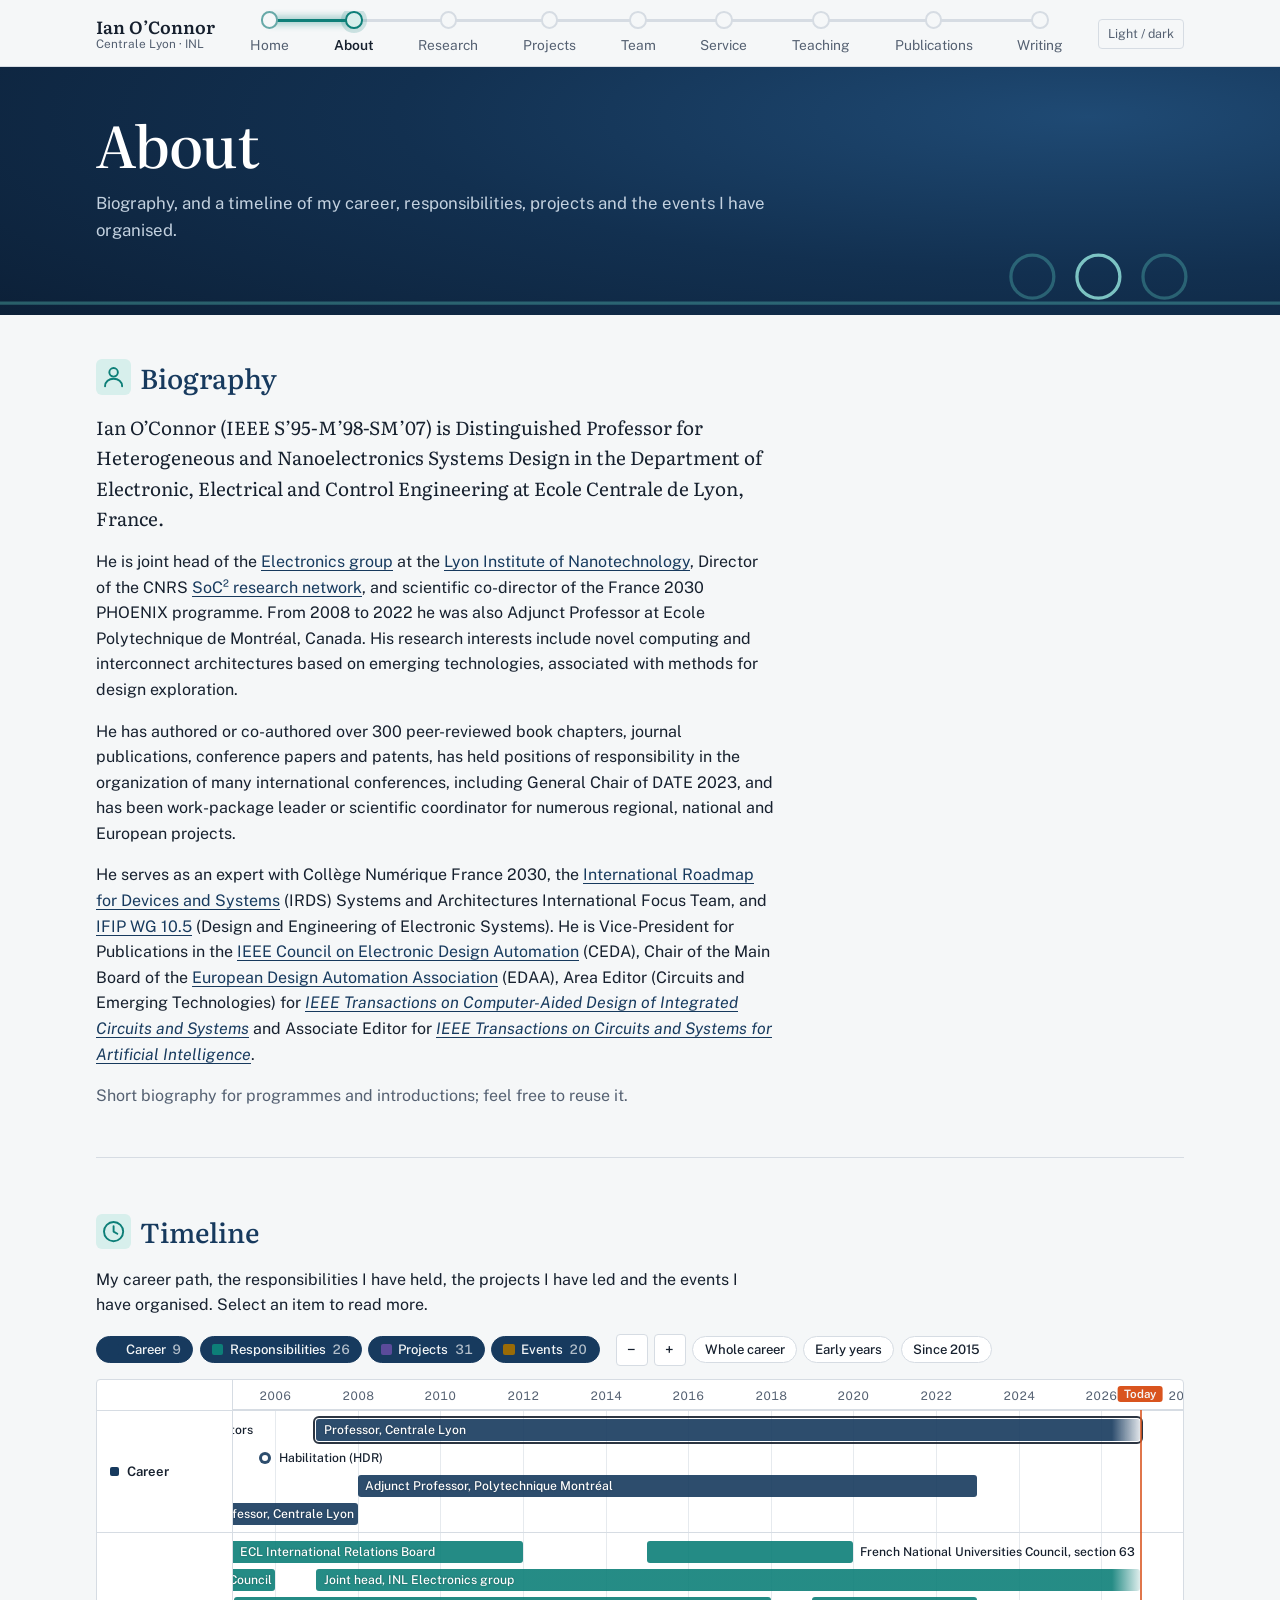
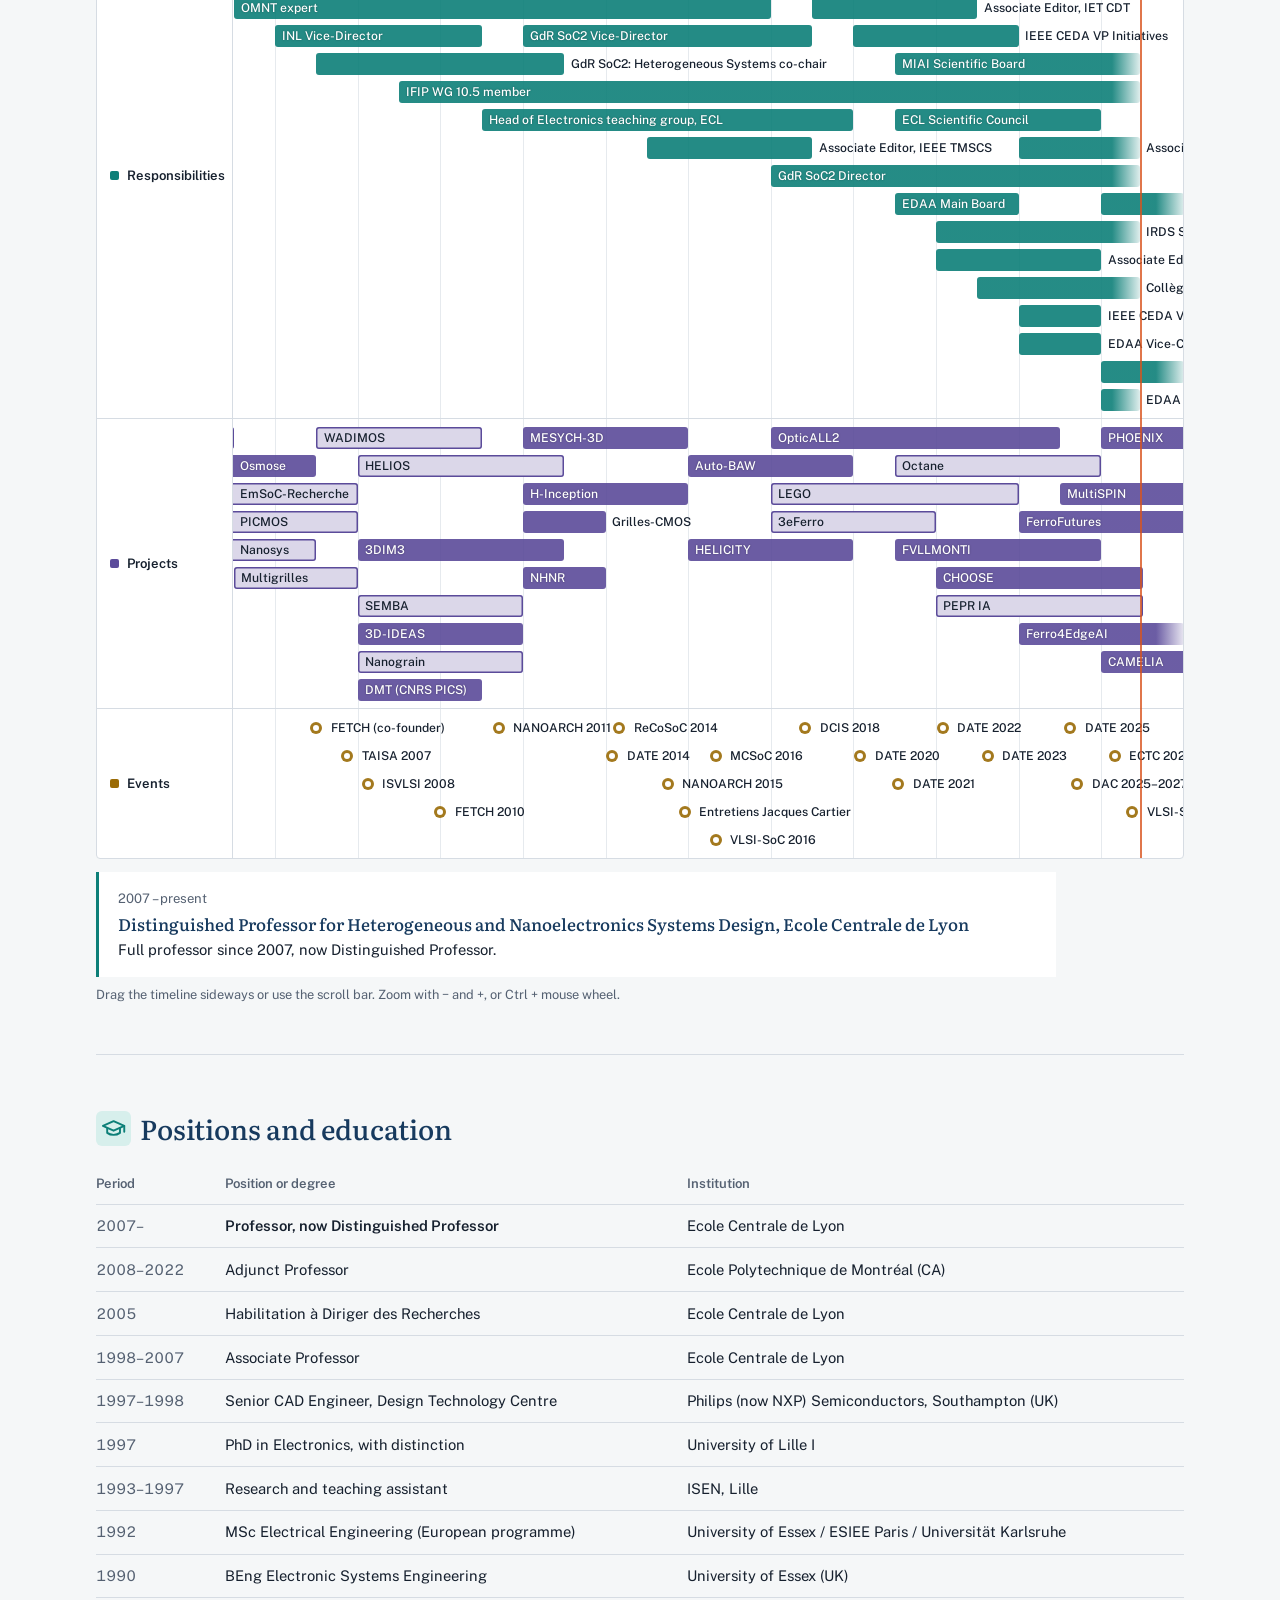
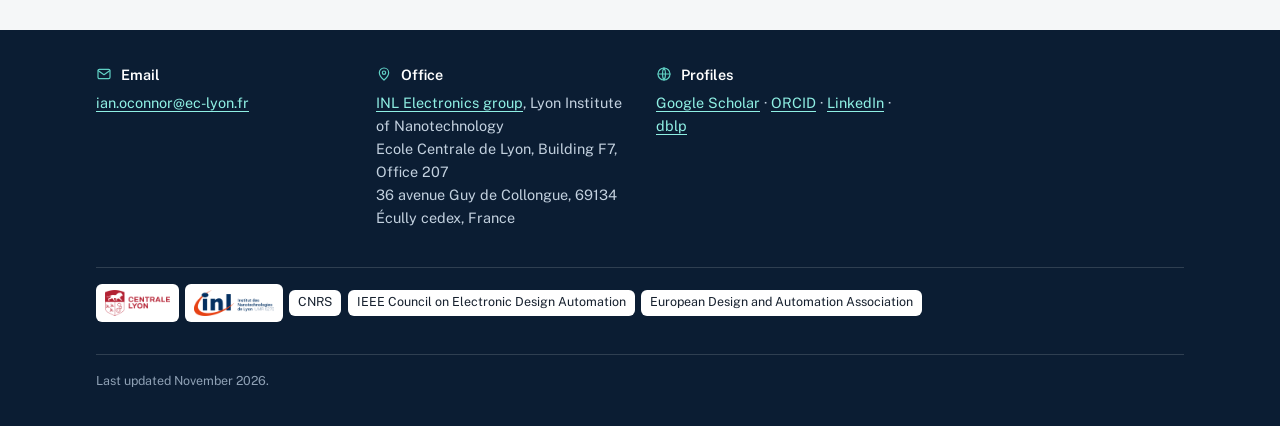
==== about.html @ bbc1f4ab "Add files via upload" ====
<!DOCTYPE html>
<html lang="en">
<head>
<meta charset="utf-8">
<meta name="viewport" content="width=device-width, initial-scale=1, viewport-fit=cover">
<title>Ian O’Connor — About</title>
<meta name="description" content="Biography and career timeline of Ian O’Connor: positions, responsibilities, projects and organised events since 1990.">
<meta property="og:title" content="Ian O’Connor — About">
<meta property="og:description" content="Biography and career timeline of Ian O’Connor: positions, responsibilities, projects and organised events since 1990.">
<link rel="icon" href="data:image/svg+xml,%3Csvg xmlns='http://www.w3.org/2000/svg' viewBox='0 0 32 32'%3E%3Crect width='32' height='32' rx='6' fill='%23173a5e'/%3E%3Ccircle cx='16' cy='13' r='6.5' fill='none' stroke='%237fd8cf' stroke-width='2.4'/%3E%3Cpath d='M3 24h26' stroke='%237fd8cf' stroke-width='2.4'/%3E%3C/svg%3E">
<link rel="preconnect" href="https://fonts.googleapis.com">
<link rel="preconnect" href="https://fonts.gstatic.com" crossorigin>
<link href="https://fonts.googleapis.com/css2?family=Literata:opsz,wght@7..72,400;7..72,500;7..72,600&amp;family=Public+Sans:wght@400;500;600&amp;display=swap" rel="stylesheet">
<link rel="stylesheet" href="assets/style.css?v=202611151808">
</head>
<body>
<a class="skip" href="#main">Skip to content</a>
<header class="top">
  <div class="wrap">
    <a class="brand" href="index.html">Ian O’Connor<small>Centrale Lyon · INL</small></a>
    <nav class="guide" aria-label="Main">
      <span class="bus" aria-hidden="true"></span><span class="pulse" aria-hidden="true"></span>
      <ol><li><a href="index.html"><span class="ring" aria-hidden="true"></span>Home</a></li><li><a href="about.html" aria-current="page"><span class="ring" aria-hidden="true"></span>About</a></li><li><a href="research.html"><span class="ring" aria-hidden="true"></span>Research</a></li><li><a href="projects.html"><span class="ring" aria-hidden="true"></span>Projects</a></li><li><a href="team.html"><span class="ring" aria-hidden="true"></span>Team</a></li><li><a href="service.html"><span class="ring" aria-hidden="true"></span>Service</a></li><li><a href="teaching.html"><span class="ring" aria-hidden="true"></span>Teaching</a></li><li><a href="publications.html"><span class="ring" aria-hidden="true"></span>Publications</a></li><li><a href="writing.html"><span class="ring" aria-hidden="true"></span>Writing</a></li></ol>
    </nav>
    <button type="button" class="themebtn" aria-label="Switch between light and dark colours">Light / dark</button>
  </div>
</header>
<main id="main" class="wrap">

<header class="hero-band pagehead-band"><svg class="hero-guide" viewBox="0 0 1600 300" preserveAspectRatio="xMaxYMax slice" aria-hidden="true">
    <defs><linearGradient id="pulse2" x1="0" x2="1"><stop offset="0" stop-color="#5fd0c4" stop-opacity="0"/><stop offset=".5" stop-color="#9ff5ea" stop-opacity="1"/><stop offset="1" stop-color="#5fd0c4" stop-opacity="0"/></linearGradient>
    <filter id="glow2" x="-50%" y="-200%" width="200%" height="500%"><feGaussianBlur stdDeviation="3"/></filter></defs>
    <path class="g-bus" d="M-400 286 H1620"/>
    <circle class="g-ring" cx="1300" cy="254" r="26"/><circle class="g-ring lit" cx="1380" cy="254" r="26"/><circle class="g-ring" cx="1460" cy="254" r="26"/>
    <rect class="g-pulse" x="-700" y="282" width="300" height="8" rx="4" fill="url(#pulse2)" filter="url(#glow2)"/>
  </svg><div class="pagehead">
  <h1>About</h1>
  <p>Biography, and a timeline of my career, responsibilities, projects and the events I have organised.</p>
</div></header>

<section aria-labelledby="h-bio">
  <h2 id="h-bio" class="ih"><svg class="ic" viewBox="0 0 24 24" fill="none" stroke="currentColor" stroke-width="1.8" stroke-linecap="round" stroke-linejoin="round" aria-hidden="true"><circle cx="12" cy="8" r="4"/><path d="M4 21c0-4.4 3.6-7 8-7s8 2.6 8 7"/></svg>Biography</h2>
  <p class="lede">Ian O’Connor (IEEE S’95-M’98-SM’07) is Distinguished Professor for Heterogeneous and Nanoelectronics Systems Design in the Department of Electronic, Electrical and Control Engineering at Ecole Centrale de Lyon, France.</p>
  <p>He is joint head of the <a href="https://inl.cnrs.fr/en/electronic-group/">Electronics group</a> at the <a href="https://inl.cnrs.fr/en/">Lyon Institute of Nanotechnology</a>, Director of the CNRS <a href="https://gdrsoc2.unistra.fr/">SoC² research network</a>, and scientific co-director of the France 2030 PHOENIX programme. From 2008 to 2022 he was also Adjunct Professor at Ecole Polytechnique de Montréal, Canada. His research interests include novel computing and interconnect architectures based on emerging technologies, associated with methods for design exploration.</p>
  <p>He has authored or co-authored over 300 peer-reviewed book chapters, journal publications, conference papers and patents, has held positions of responsibility in the organization of many international conferences, including General Chair of DATE 2023, and has been work-package leader or scientific coordinator for numerous regional, national and European projects.</p>
  <p>He serves as an expert with Collège Numérique France 2030, the <a href="https://irds.ieee.org/">International Roadmap for Devices and Systems</a> (IRDS) Systems and Architectures International Focus Team, and <a href="https://cisd.di.univr.it/wg10-5/">IFIP WG 10.5</a> (Design and Engineering of Electronic Systems). He is Vice-President for Publications in the <a href="https://ieee-ceda.org/">IEEE Council on Electronic Design Automation</a> (CEDA), Chair of the Main Board of the <a href="https://www.edaa.com/">European Design Automation Association</a> (EDAA), Area Editor (Circuits and Emerging Technologies) for <a href="https://ieee-ceda.org/publication/ieee-transactions-computer-aided-design-integrated-circuits-systems-tcad"><em>IEEE Transactions on Computer-Aided Design of Integrated Circuits and Systems</em></a> and Associate Editor for <a href="https://ieee-cas.org/publication/ieee-transactions-circuits-and-systems-artificial-intelligence"><em>IEEE Transactions on Circuits and Systems for Artificial Intelligence</em></a>.</p>
  <p class="muted">Short biography for programmes and introductions; feel free to reuse it.</p>
</section>

<section aria-labelledby="h-tl">
  <h2 id="h-tl" class="ih"><svg class="ic" viewBox="0 0 24 24" fill="none" stroke="currentColor" stroke-width="1.8" stroke-linecap="round" stroke-linejoin="round" aria-hidden="true"><circle cx="12" cy="12" r="9"/><path d="M12 7v5l3.5 2"/></svg>Timeline</h2>
  <p>My career path, the responsibilities I have held, the projects I have led and the events I have organised. Select an item to read more.</p>
  <div id="tl-career"></div>
</section>

<section aria-labelledby="h-edu">
  <h2 id="h-edu" class="ih"><svg class="ic" viewBox="0 0 24 24" fill="none" stroke="currentColor" stroke-width="1.8" stroke-linecap="round" stroke-linejoin="round" aria-hidden="true"><path d="M2 9.5 12 5l10 4.5L12 14z"/><path d="M6 11.5V16c3.5 2.5 8.5 2.5 12 0v-4.5M22 9.5V15"/></svg>Positions and education</h2>
  <div class="table-wrap"><table>
    <thead><tr><th>Period</th><th>Position or degree</th><th>Institution</th></tr></thead>
    <tbody>
      <tr><td class="when">2007–</td><td><strong>Professor, now Distinguished Professor</strong></td><td>Ecole Centrale de Lyon</td></tr>
      <tr><td class="when">2008–2022</td><td>Adjunct Professor</td><td>Ecole Polytechnique de Montréal (CA)</td></tr>
      <tr><td class="when">2005</td><td>Habilitation à Diriger des Recherches</td><td>Ecole Centrale de Lyon</td></tr>
      <tr><td class="when">1998–2007</td><td>Associate Professor</td><td>Ecole Centrale de Lyon</td></tr>
      <tr><td class="when">1997–1998</td><td>Senior CAD Engineer, Design Technology Centre</td><td>Philips (now NXP) Semiconductors, Southampton (UK)</td></tr>
      <tr><td class="when">1997</td><td>PhD in Electronics, with distinction</td><td>University of Lille I</td></tr>
      <tr><td class="when">1993–1997</td><td>Research and teaching assistant</td><td>ISEN, Lille</td></tr>
      <tr><td class="when">1992</td><td>MSc Electrical Engineering (European programme)</td><td>University of Essex / ESIEE Paris / Universität Karlsruhe</td></tr>
      <tr><td class="when">1990</td><td>BEng Electronic Systems Engineering</td><td>University of Essex (UK)</td></tr>
    </tbody>
  </table></div>
</section>

</main>
<footer class="foot">
  <div class="wrap">
    <div><h2 class="ih"><svg class="ic" viewBox="0 0 24 24" fill="none" stroke="currentColor" stroke-width="1.8" stroke-linecap="round" stroke-linejoin="round" aria-hidden="true"><rect x="3" y="5" width="18" height="14" rx="2"/><path d="m3.5 7 8.5 6 8.5-6"/></svg>Email</h2><p><a class="js-mail" data-show href="index.html">ian [dot] oconnor [at] ec-lyon [dot] fr</a></p></div>
    <div><h2 class="ih"><svg class="ic" viewBox="0 0 24 24" fill="none" stroke="currentColor" stroke-width="1.8" stroke-linecap="round" stroke-linejoin="round" aria-hidden="true"><path d="M12 21s-7-6.2-7-11a7 7 0 0 1 14 0c0 4.8-7 11-7 11z"/><circle cx="12" cy="10" r="2.5"/></svg>Office</h2><address><a href="https://inl.cnrs.fr/en/electronic-group/">INL Electronics group</a>, Lyon Institute of Nanotechnology<br>Ecole Centrale de Lyon, Building F7, Office 207<br>36 avenue Guy de Collongue, 69134 Écully cedex, France</address></div>
    <div><h2 class="ih"><svg class="ic" viewBox="0 0 24 24" fill="none" stroke="currentColor" stroke-width="1.8" stroke-linecap="round" stroke-linejoin="round" aria-hidden="true"><circle cx="12" cy="12" r="9"/><path d="M3 12h18M12 3c3 3.4 3 14.6 0 18M12 3c-3 3.4-3 14.6 0 18"/></svg>Profiles</h2><p><a href="https://scholar.google.fr/citations?user=SDTr6iEAAAAJ&amp;hl=en">Google Scholar</a> · <a href="https://orcid.org/0000-0002-6238-9600">ORCID</a> · <a href="https://www.linkedin.com/in/ian-o-connor-7592153">LinkedIn</a> · <a href="https://dblp.org/search?q=Ian+O%27Connor">dblp</a></p></div>
    <div class="footlogos"><div class="logos small"><a href="https://www.ec-lyon.fr/en" title="Centrale Lyon"><img src="assets/logos/ecl.png" alt="Centrale Lyon" height="26" style="height:26px;width:auto" loading="lazy" referrerpolicy="no-referrer" onerror="this.style.display='none';this.nextElementSibling.style.display='inline'"><span style="display:none">Centrale Lyon</span></a><a href="https://inl.cnrs.fr/en/" title="Lyon Institute of Nanotechnology (INL)"><img src="assets/logos/inl.png" alt="Lyon Institute of Nanotechnology (INL)" height="26" style="height:26px;width:auto" loading="lazy" referrerpolicy="no-referrer" onerror="this.style.display='none';this.nextElementSibling.style.display='inline'"><span style="display:none">Lyon Institute of Nanotechnology (INL)</span></a><a href="https://www.cnrs.fr/en" title="CNRS"><img src="https://inl.cnrs.fr/wp-content/uploads/2019/02/logo-cnrs.png" alt="CNRS" height="26" style="height:26px;width:auto" loading="lazy" referrerpolicy="no-referrer" onerror="this.style.display='none';this.nextElementSibling.style.display='inline'"><span style="display:none">CNRS</span></a><a href="https://ieee-ceda.org/" title="IEEE Council on Electronic Design Automation"><img src="https://ieee-ceda.org/files/ieeeceda/IEEE%20CEDA%20Logo.png" alt="IEEE Council on Electronic Design Automation" height="26" style="height:26px;width:auto" loading="lazy" referrerpolicy="no-referrer" onerror="this.style.display='none';this.nextElementSibling.style.display='inline'"><span style="display:none">IEEE Council on Electronic Design Automation</span></a><a href="https://www.edaa.com/" title="European Design and Automation Association"><img src="https://www.edaa.com/wp-content/uploads/2022/09/logo-edaa.png" alt="European Design and Automation Association" height="26" style="height:26px;width:auto" loading="lazy" referrerpolicy="no-referrer" onerror="this.style.display='none';this.nextElementSibling.style.display='inline'"><span style="display:none">European Design and Automation Association</span></a></div></div>
    <p class="small">Last updated November 2026.</p>
  </div>
</footer>
<script src="assets/site.js?v=202611151808"></script>
<script src="assets/timeline.js?v=202611151808"></script>
<script src="assets/timeline-data.js?v=202611151808"></script>
<script>
IOCTimeline(document.getElementById("tl-career"),{
  lanes:[{id:"career",label:"Career",color:"--lane-career"},{id:"resp",label:"Responsibilities",color:"--lane-resp"},
         {id:"proj",label:"Projects",color:"--lane-proj"},{id:"event",label:"Events",color:"--lane-event"}],
  items:TL_DATA, from:1989, to:2032, view:[2005,2028], mobileView:[2018,2028],
  presets:[["Whole career",1989,2032],["Early years",1989,2008],["Since 2015",2015,2030]],
  select:"Professor, Centrale Lyon"
});
</script>
</body>
</html>
---- assets/style.css ----
/* Ian O'Connor — site styles.
   Colours are defined once here; dark mode overrides them below. */
:root{
  --paper:#f5f7f8;
  --surface:#ffffff;
  --ink:#16202e;
  --muted:#556172;
  --rule:#d6dce3;
  --core:#173a5e;       /* headings, waveguide */
  --light:#0d7f78;      /* the light travelling in the guide */
  --light-soft:#d7efec;
  /* timeline lanes */
  --lane-career:#173a5e;
  --lane-resp:#0d7f78;
  --lane-proj:#5b4b9a;
  --lane-event:#9a6b06;
  --serif:"Literata", Georgia, "Times New Roman", serif;
  --sans:"Public Sans", system-ui, -apple-system, "Segoe UI", Roboto, sans-serif;
  --measure:68ch;
  --wrap:72rem;
  color-scheme:light;
  box-sizing:border-box;
  padding-top:env(safe-area-inset-top,0px);
  padding-bottom:env(safe-area-inset-bottom,0px);
}
@media (prefers-color-scheme:dark){
  :root:not([data-theme="light"]){
    --paper:#0f1620; --surface:#151e2a; --ink:#e6ebf1; --muted:#9aa7b7; --rule:#2a3646;
    --core:#9cc3ea; --light:#5fd0c4; --light-soft:#173b3a;
    --lane-career:#8fb8e3; --lane-resp:#5fd0c4; --lane-proj:#b3a4ee; --lane-event:#e2b54c;
    color-scheme:dark;
  }
}
:root[data-theme="dark"]{
  --paper:#0f1620; --surface:#151e2a; --ink:#e6ebf1; --muted:#9aa7b7; --rule:#2a3646;
  --core:#9cc3ea; --light:#5fd0c4; --light-soft:#173b3a;
  --lane-career:#8fb8e3; --lane-resp:#5fd0c4; --lane-proj:#b3a4ee; --lane-event:#e2b54c;
  color-scheme:dark;
}
*,*::before,*::after{box-sizing:inherit}
html{scroll-behavior:smooth;scroll-padding-top:calc(env(safe-area-inset-top,0px) + 6rem)}
@media (prefers-reduced-motion:reduce){html{scroll-behavior:auto}}
body{margin:0;background:var(--paper);color:var(--ink);font:400 1rem/1.6 var(--sans);-webkit-font-smoothing:antialiased}
a{color:var(--core);text-decoration-thickness:1px;text-underline-offset:.18em}
a:hover{color:var(--light)}
:focus-visible{outline:2px solid var(--light);outline-offset:3px;border-radius:2px}
img{max-width:100%}
.skip{position:absolute;left:-999px;top:0;background:var(--ink);color:var(--paper);padding:.5rem 1rem;z-index:30}
.skip:focus{left:1rem}
.sr{position:absolute!important;width:1px;height:1px;overflow:hidden;clip:rect(0 0 0 0);white-space:nowrap}
.wrap{max-width:var(--wrap);margin:0 auto;padding:0 2rem}

/* ---------- top bar with waveguide menu ---------- */
.top{position:sticky;top:0;z-index:20;background:color-mix(in srgb,var(--paper) 92%,transparent);
  backdrop-filter:blur(8px);-webkit-backdrop-filter:blur(8px);border-bottom:1px solid var(--rule)}
body::before{content:"";position:fixed;inset:0 0 auto;height:env(safe-area-inset-top,0px);z-index:21;background:var(--paper)}
.top .wrap{display:flex;align-items:center;gap:2rem;padding-top:.7rem;padding-bottom:.55rem}
.brand{font:600 1.1rem/1.2 var(--serif);color:var(--ink);text-decoration:none;white-space:nowrap}
.brand small{display:block;font:400 .74rem/1.3 var(--sans);color:var(--muted)}
.guide{flex:1;min-width:0;position:relative}
.guide ol{list-style:none;margin:0;padding:0 0 .1rem;display:flex;justify-content:space-between;gap:.5rem;position:relative;overflow-x:auto;scrollbar-width:none}
.guide ol::-webkit-scrollbar{display:none}
.guide .bus,.guide .pulse{position:absolute;top:.5rem;height:3px;border-radius:2px;pointer-events:none}
.guide .bus{left:0;right:0;background:var(--rule)}
.guide .pulse{left:0;width:0;z-index:1;background:var(--light);box-shadow:0 0 8px var(--light);transition:width .5s ease}
.guide li{flex:none}
.guide li a{display:flex;flex-direction:column;align-items:center;gap:.3rem;color:var(--muted);text-decoration:none;font-size:.86rem;padding:0 .2rem}
.guide .ring{width:1.1rem;height:1.1rem;border-radius:50%;border:2.5px solid var(--rule);background:var(--paper);position:relative;z-index:2;transition:border-color .25s,box-shadow .25s}
.guide li a:hover{color:var(--ink)}
.guide li a:hover .ring{border-color:var(--core)}
.guide li a.passed .ring{border-color:color-mix(in srgb,var(--light) 55%,var(--rule))}
.guide li a[aria-current="page"]{color:var(--ink);font-weight:600}
.guide li a[aria-current="page"] .ring{border-color:var(--light);background:var(--light-soft);box-shadow:0 0 0 4px color-mix(in srgb,var(--light) 18%,transparent)}
.themebtn{font:inherit;font-size:.78rem;color:var(--muted);background:none;border:1px solid var(--rule);border-radius:4px;padding:.25rem .55rem;cursor:pointer;white-space:nowrap}
.themebtn:hover{color:var(--ink);border-color:var(--muted)}
@media (prefers-reduced-motion:reduce){.guide .pulse,.guide .ring{transition:none}}

/* ---------- type ---------- */
h1,h2,h3{font-family:var(--serif);font-weight:500;color:var(--core);line-height:1.2;margin:0}
h1{font-size:clamp(2.3rem,4.6vw,3.6rem);letter-spacing:-.015em;color:var(--ink)}
h2{font-size:1.7rem;margin-bottom:1.1rem}
h3{font-size:1.18rem;margin-bottom:.45rem}
p{margin:0 0 1rem;max-width:var(--measure)}
.lede{font:400 1.18rem/1.6 var(--serif);color:var(--ink);max-width:62ch}
.muted{color:var(--muted)}
main{padding-bottom:4rem}
main section{padding-top:3.5rem}
main section + section{border-top:1px solid var(--rule);margin-top:3rem}
.pagehead{padding-top:3rem}
.pagehead p{color:var(--muted);font-size:1.05rem}
.sub{font:600 1rem/1.3 var(--sans);color:var(--ink);margin:2rem 0 .7rem}

/* ---------- home ---------- */
.hero{padding-top:3rem;display:grid;grid-template-columns:minmax(0,1fr) 11.5rem;gap:2.5rem;align-items:start}
.hero .role{font:400 1.25rem/1.45 var(--serif);color:var(--core);margin:.9rem 0 1.1rem;max-width:34ch}
.hero .aff{color:var(--muted)}
.hero .aff a{color:var(--muted)}
.portrait{width:11.5rem;aspect-ratio:1/1;border-radius:3px;overflow:hidden;background:var(--core);position:relative;margin-top:.4rem}
.portrait img{width:100%;height:100%;object-fit:cover;display:block;position:relative}
.portrait .initials{position:absolute;inset:0;display:grid;place-items:center;font:500 3rem var(--serif);color:var(--paper);letter-spacing:.04em}
.links{display:flex;flex-wrap:wrap;gap:.5rem .6rem;margin:0;padding:0;list-style:none}
.links a{display:inline-block;padding:.38rem .8rem;border:1px solid var(--rule);border-radius:999px;font-size:.88rem;text-decoration:none;color:var(--ink);background:var(--surface)}
.links a:hover{border-color:var(--light);color:var(--light)}
.links a.primary{background:var(--core);border-color:var(--core);color:var(--paper)}
.links a.primary:hover{background:var(--light);border-color:var(--light)}

.themes3{display:grid;grid-template-columns:repeat(3,minmax(0,1fr));gap:2.2rem}
.themes3 article{border-top:3px solid var(--core);padding-top:1rem}
.themes3 svg{width:2.6rem;height:2.6rem;color:var(--core);margin-bottom:.4rem}
.themes3 .hot,.theme svg .hot{color:var(--light)}
.themes3 p{font-size:.95rem}

.twocol{display:grid;grid-template-columns:minmax(0,1.35fr) minmax(0,1fr);gap:3rem}

/* ---------- citations ---------- */
.metrics{border-collapse:collapse;font-size:.92rem;margin:0 0 1rem;min-width:0;width:auto}
.metrics th,.metrics td{padding:.4rem 1.4rem .4rem 0;border-bottom:1px solid var(--rule);text-align:left}
.metrics td{font-variant-numeric:tabular-nums}
.metrics th{color:var(--muted);font-weight:500}
.citechart svg{width:100%;height:auto;display:block}
.citechart .bar{fill:var(--core)}
.citechart .bar:hover{fill:var(--light)}
.citechart .bar.part{fill:color-mix(in srgb,var(--core) 45%,var(--paper))}
.citechart .axis{fill:var(--muted);font:11px var(--sans)}
.citechart .grid{stroke:var(--rule)}
.citechart .val{fill:var(--ink);font:600 11px var(--sans)}
.note{font-size:.8rem;color:var(--muted)}

/* ---------- research ---------- */
.theme{display:grid;grid-template-columns:4.2rem minmax(0,1fr);gap:1.4rem;padding-top:3rem}
.theme + .theme{border-top:1px solid var(--rule);margin-top:3rem}
.theme svg{width:4.2rem;height:4.2rem;color:var(--core)}
.tags{display:flex;flex-wrap:wrap;gap:.4rem;margin:.6rem 0 0;padding:0;list-style:none}
.tags li{font-size:.8rem;padding:.15rem .55rem;border-radius:3px;background:var(--light-soft);color:var(--ink)}
ul.hl{margin:.2rem 0 1rem;padding-left:1.1rem;max-width:var(--measure)}
ul.hl li{margin-bottom:.3rem}
.selpubs{list-style:none;padding:0;margin:.4rem 0 0;max-width:78ch}
.selpubs li{padding:.5rem 0;border-bottom:1px solid var(--rule);font-size:.9rem}
.selpubs .ti{font-family:var(--serif);font-size:.98rem}
.selpubs .ve{color:var(--muted);font-style:italic}

/* ---------- tables ---------- */
.table-wrap{overflow-x:auto;-webkit-overflow-scrolling:touch;margin:0 0 1.5rem}
table{border-collapse:collapse;width:100%;font-size:.92rem;min-width:36rem}
th,td{text-align:left;vertical-align:top;padding:.6rem .9rem .6rem 0;border-bottom:1px solid var(--rule)}
th{font-weight:600;color:var(--muted);font-size:.82rem}
td.when{white-space:nowrap;color:var(--muted);font-variant-numeric:tabular-nums}
td strong{font-weight:600}
.badge{display:inline-block;font-size:.72rem;padding:.05rem .45rem;border-radius:3px;background:var(--light-soft);color:var(--ink);margin-left:.3rem;vertical-align:1px}

.roles{display:grid;grid-template-columns:repeat(auto-fit,minmax(17rem,1fr));gap:2rem 2.5rem}
.roles h3{font-family:var(--sans);font-size:.95rem;font-weight:600;color:var(--ink);margin-bottom:.6rem}
.roles ul{list-style:none;padding:0;margin:0;font-size:.93rem}
.roles li{padding:.38rem 0;border-bottom:1px solid var(--rule)}
.y{color:var(--muted);font-variant-numeric:tabular-nums;font-size:.85rem;display:block}

.people{display:grid;grid-template-columns:repeat(auto-fill,minmax(16rem,1fr));gap:1rem 2rem;padding:0;margin:0 0 1.2rem;list-style:none}
.people li{padding:.6rem 0 .6rem .9rem;border-left:2px solid var(--light);font-size:.92rem}
.people b{display:block;font-weight:600}
.people span{color:var(--muted)}
.plain{list-style:none;padding:0;margin:0;columns:2 18rem;column-gap:2.5rem;font-size:.92rem}
.plain li{break-inside:avoid;padding:.3rem 0;border-bottom:1px dotted var(--rule)}
.plain li span{color:var(--muted)}

/* ---------- timeline ---------- */
.tl{margin:1rem 0 0}
.tl-controls{display:flex;flex-wrap:wrap;align-items:center;gap:.5rem 1rem;margin-bottom:.8rem}
.tl-controls .grp{display:flex;flex-wrap:wrap;gap:.4rem;align-items:center}
.chip{font:500 .82rem var(--sans);padding:.32rem .7rem;border-radius:999px;border:1px solid var(--rule);background:var(--surface);color:var(--ink);cursor:pointer;display:inline-flex;align-items:center;gap:.4rem}
.chip[aria-pressed="true"]{background:var(--core);border-color:var(--core);color:var(--paper)}
.chip .sw{width:.7rem;height:.7rem;border-radius:2px;display:inline-block}
.chip .c{opacity:.7;font-variant-numeric:tabular-nums}
.ibtn{font:500 .95rem var(--sans);width:2rem;height:2rem;border-radius:4px;border:1px solid var(--rule);background:var(--surface);color:var(--ink);cursor:pointer}
.ibtn:hover,.chip:hover{border-color:var(--muted)}
.tl-frame{display:grid;grid-template-columns:8.5rem minmax(0,1fr);border:1px solid var(--rule);border-radius:4px;background:var(--surface)}
.tl-labels{border-right:1px solid var(--rule);padding-top:1.9rem}
.tl-labels div{display:flex;align-items:center;padding:0 .8rem;font-size:.82rem;font-weight:600;border-top:1px solid var(--rule);gap:.45rem}
.tl-labels .sw{width:.6rem;height:.6rem;border-radius:2px;flex:none}
.tl-scroll{overflow-x:auto;overflow-y:hidden;cursor:grab;position:relative;-webkit-overflow-scrolling:touch;overscroll-behavior-x:contain}
.tl-scroll.drag{cursor:grabbing}
.tl-track{position:relative}
.tl-axis{position:relative;height:1.9rem;border-bottom:1px solid var(--rule)}
.tl-axis span{position:absolute;top:.45rem;font-size:.74rem;color:var(--muted);transform:translateX(-50%);font-variant-numeric:tabular-nums;white-space:nowrap}
.tl-grid{position:absolute;top:1.9rem;bottom:0;width:1px;background:color-mix(in srgb,var(--rule) 60%,transparent)}
.tl-lane{position:relative;border-top:1px solid var(--rule)}
.tl-lane:first-of-type{border-top:0}
.tl-now{position:absolute;top:0;bottom:0;width:2px;background:var(--light);opacity:.8;z-index:3}
.tl-today{position:absolute;top:.4rem;transform:translateX(-50%);font:600 .72rem var(--sans);color:var(--paper);background:var(--light);padding:.05rem .4rem;border-radius:3px;z-index:2}
.tl-item{position:absolute;height:22px;display:flex;align-items:center;font:500 .76rem/1 var(--sans);color:var(--ink);background:none;border:0;padding:0;cursor:pointer;white-space:nowrap;text-align:left}
.tl-item .b{height:100%;border-radius:3px;flex:none;background:var(--c);opacity:.9}
.tl-item.open .b{background:linear-gradient(90deg,var(--c) calc(100% - 28px),color-mix(in srgb,var(--c) 15%,transparent));}
.tl-item.wp .b{background:color-mix(in srgb,var(--c) 22%,var(--surface));box-shadow:inset 0 0 0 1.5px var(--c);opacity:1}
.tl-item.pt .b{width:12px;height:12px;border-radius:50%;background:var(--surface);box-shadow:inset 0 0 0 3px var(--c);margin:0 2px}
.tl-item .t{padding-left:.4rem;color:var(--ink)}
.tl-item.inside .t{position:absolute;left:0;padding-left:.45rem;color:#fff;text-shadow:0 0 2px rgba(0,0,0,.35)}
:root[data-theme="dark"] .tl-item.inside .t{color:#0f1620;text-shadow:none}
@media (prefers-color-scheme:dark){:root:not([data-theme="light"]) .tl-item.inside .t{color:#0f1620;text-shadow:none}}
.tl-item.wp.inside .t{color:var(--ink);text-shadow:none}
.tl-item:hover .b,.tl-item.sel .b{outline:2px solid var(--ink);outline-offset:1px}
.tl-item:focus-visible{outline:none}
.tl-item:focus-visible .b{outline:2px solid var(--light);outline-offset:2px}
.tl-detail{margin-top:.8rem;padding:1rem 1.2rem;border-left:3px solid var(--light);background:var(--surface);min-height:3.4rem;max-width:60rem}
.tl-detail h3{font-size:1.05rem;margin:0 0 .2rem}
.tl-detail p{margin:0;font-size:.92rem}
.tl-detail .when{font-size:.82rem;color:var(--muted);margin-bottom:.35rem}
.tl-hint{font-size:.8rem;color:var(--muted);margin:.5rem 0 0}

/* ---------- publications ---------- */
.filters{display:flex;flex-wrap:wrap;gap:.45rem;margin:0 0 1rem;padding:0;border:0}
.searchrow{display:flex;gap:.8rem;align-items:center;flex-wrap:wrap;margin-bottom:1.4rem}
.searchrow input{flex:1 1 18rem;font:inherit;padding:.55rem .8rem;border:1px solid var(--rule);border-radius:4px;background:var(--surface);color:var(--ink)}
.searchrow output{font-size:.88rem;color:var(--muted)}
.pubs{list-style:none;margin:0;padding:0}
.yr{font:500 1.05rem var(--serif);color:var(--core);margin:1.8rem 0 .3rem;padding-bottom:.3rem;border-bottom:1px solid var(--rule)}
.pub{padding:.7rem 0;border-bottom:1px solid color-mix(in srgb,var(--rule) 55%,transparent);max-width:78ch}
.pub .ti{font:500 1rem/1.4 var(--serif);color:var(--ink)}
.pub .au{font-size:.88rem;color:var(--muted);margin-top:.15rem}
.pub .au b,.selpubs b{color:var(--ink);font-weight:600}
.pub .ve{font-size:.88rem;font-style:italic;color:var(--muted)}
.pub .meta{display:flex;flex-wrap:wrap;gap:.35rem .8rem;font-size:.8rem;margin-top:.25rem}
.pub .kind{color:var(--muted)}
.award{color:var(--light);font-weight:600}
.more{margin-top:1.4rem;font:500 .92rem var(--sans);padding:.55rem 1.1rem;border:1px solid var(--core);border-radius:4px;background:none;color:var(--core);cursor:pointer}
.more:hover{background:var(--core);color:var(--paper)}
.empty{padding:1.5rem 0;color:var(--muted)}

/* ---------- footer ---------- */
.foot{border-top:1px solid var(--rule);background:var(--surface);margin-top:2rem}
.foot .wrap{display:grid;grid-template-columns:repeat(auto-fit,minmax(14rem,1fr));gap:2rem;padding-top:2.2rem;padding-bottom:2.2rem;font-size:.9rem}
.foot h2{font:600 .9rem var(--sans);color:var(--ink);margin:0 0 .5rem}
.foot address{font-style:normal;color:var(--muted)}
.foot p{margin:0}
.foot .small{grid-column:1/-1;font-size:.78rem;color:var(--muted);border-top:1px solid var(--rule);padding-top:1rem}

/* ---------- responsive ---------- */
@media (max-width:960px){
  .wrap{padding:0 1.25rem}
  .top .wrap{flex-wrap:wrap;gap:.4rem 1rem;padding-top:calc(.55rem);padding-bottom:.45rem}
  .brand small{display:none}
  .themebtn{margin-left:auto}
  .guide{flex-basis:100%;order:3;margin:0 -1.25rem;padding:5px 1.25rem 0;overflow:hidden}
  .guide .bus,.guide .pulse{top:calc(.5rem + 5px)}
  .guide ol{justify-content:flex-start;gap:1.1rem;padding-right:1.25rem}
  .guide .bus{right:auto;width:var(--busw,100%)}
  .hero{grid-template-columns:1fr;gap:1.5rem}
  .portrait{width:8rem;order:-1}
  .themes3,.twocol{grid-template-columns:1fr}
  .theme{grid-template-columns:1fr;gap:.6rem}
  .theme svg{width:3rem;height:3rem}
  .tl-frame{grid-template-columns:5.6rem minmax(0,1fr)}
  .tl-labels div{font-size:.74rem;padding:0 .5rem}
}
@media print{
  .top,.filters,.searchrow,.more,.tl-controls{display:none}
}
.tl-body .tl-grid{top:0}
.pagehead h1{margin-bottom:.9rem}

/* ---------- writing series: a vertical waveguide, one ring per post ---------- */
.series{list-style:none;margin:0;padding:0 0 0 2.4rem;position:relative;max-width:46rem}
.series::before{content:"";position:absolute;left:.62rem;top:.7rem;bottom:.7rem;width:3px;border-radius:2px;
  background:linear-gradient(var(--light),color-mix(in srgb,var(--light) 25%,var(--rule)))}
.series li{position:relative;padding:0 0 2.2rem}
.series .ring{position:absolute;left:-2.4rem;top:.2rem;width:1.3rem;height:1.3rem;border-radius:50%;border:3px solid var(--light);background:var(--paper)}
.series li:last-child .ring{background:var(--light-soft);box-shadow:0 0 0 4px color-mix(in srgb,var(--light) 18%,transparent)}
.series .when{font-size:.84rem;color:var(--muted);margin:0 0 .2rem;font-variant-numeric:tabular-nums}
.series .n{font-weight:600;color:var(--light);margin-right:.4rem}
.series h2{font-size:1.3rem;margin:0 0 .4rem}
.series h2 a{color:var(--core);text-decoration:none}
.series h2 a:hover{color:var(--light);text-decoration:underline}
.series p{margin:0 0 .4rem}
.series .go{font-size:.88rem}

/* ---------- icons ---------- */
.ic{width:1.05em;height:1.05em;flex:none;vertical-align:-.15em}
.ih{display:flex;align-items:center;gap:.55rem}
h2.ih .ic{width:1.6rem;height:1.6rem;padding:.3rem;box-sizing:content-box;border-radius:6px;background:var(--light-soft);color:var(--light)}
h3.ih .ic{width:1.1rem;height:1.1rem;color:var(--light)}
.foot h2.ih .ic{width:1rem;height:1rem;padding:0;background:none;color:var(--light)}
.links a{display:inline-flex;align-items:center;gap:.4rem}
.links a .ic{width:1rem;height:1rem}
.qwrap{position:relative;flex:1 1 18rem;display:flex}
.qwrap .qi{position:absolute;left:.75rem;top:50%;transform:translateY(-50%);width:1.05rem;height:1.05rem;color:var(--muted);pointer-events:none}
.qwrap input{padding-left:2.3rem;width:100%}
.ico{width:.9em;height:.9em;margin-left:.2rem;vertical-align:-.1em}

/* ---------- post images ---------- */
.series{max-width:62rem}
.series li{display:flex;gap:1.6rem;align-items:flex-start}
.series .txt{flex:1;min-width:0}
.shot{flex:none;width:16rem;margin:.2rem 0 0}
.shot img{display:block;width:100%;height:auto;border-radius:6px;border:1px solid var(--rule);background:var(--surface)}
.shot a:hover img{border-color:var(--light)}
.teaser{display:flex;gap:1.2rem;align-items:center}
.teaser .shot{width:9rem}
.teaser p{margin:0}
@media (max-width:700px){
  .series li{flex-direction:column;gap:.6rem}
  .shot{width:100%;max-width:22rem}
  .teaser{flex-direction:column;align-items:flex-start}
}

/* ---------- logos ---------- */
.logos{display:flex;flex-wrap:wrap;gap:.5rem;align-items:center;margin:1.4rem 0 0}
.logos a{display:inline-flex;align-items:center;justify-content:center;padding:.4rem .7rem;background:#fff;border:1px solid var(--rule);border-radius:6px;text-decoration:none;line-height:0}
.logos a:hover{border-color:var(--light)}
.logos img{display:block;max-width:9rem;object-fit:contain}
.logos span{font-size:.78rem;line-height:1.2;color:#16202e}
.logos.small{margin:0;gap:.4rem}
.logos.small a{padding:.3rem .5rem}
.footlogos{grid-column:1/-1;padding-top:.4rem}
section > .logos{margin:-.2rem 0 1.6rem}
.foot .small{max-width:none}

/* ===================== redesign: warm accent ===================== */
:root{--warm:#d9541e;--warm-soft:#fbe9e1}
@media (prefers-color-scheme:dark){:root:not([data-theme="light"]){--warm:#ff8a5b;--warm-soft:#3a2219}}
:root[data-theme="dark"]{--warm:#ff8a5b;--warm-soft:#3a2219}
body{overflow-x:clip}

/* ===================== dark hero band ===================== */
.hero-band{position:relative;margin:0 calc(50% - 50vw);padding:0 calc(50vw - 50%);
  background:radial-gradient(120% 140% at 85% 20%,#1f4a74 0%,#123050 45%,#0b1d33 100%);color:#e9f0f7;overflow:hidden;isolation:isolate}
.hero-band .hero{position:relative;z-index:1;padding:3.4rem 0 4.2rem}
.hero-guide{position:absolute;inset:0;width:100%;height:100%;z-index:0;pointer-events:none}
.g-bus{stroke:#5fd0c4;stroke-opacity:.35;stroke-width:4;fill:none}
.g-bus.thin{stroke-width:3;stroke-opacity:.16}
.g-ring{stroke:#5fd0c4;stroke-opacity:.32;stroke-width:4;fill:none}
.g-ring.lit{stroke:#9ff5ea;stroke-opacity:.75;animation:ringglow 7s ease-in-out infinite}
@keyframes ringglow{0%,30%,100%{stroke-opacity:.32}45%{stroke-opacity:.9}60%{stroke-opacity:.45}}
.g-ring.small{stroke-opacity:.18;stroke-width:3}
.g-pulse{animation:travel 7s linear infinite}
.g-pulse.late{animation-duration:11s;animation-delay:-4s;opacity:.7}
@keyframes travel{from{transform:translateX(0)}to{transform:translateX(2700px)}}
@media (prefers-reduced-motion:reduce){.g-pulse{animation:none;display:none}.g-ring.lit{animation:none}}
.hero-band h1{color:#fff}
.hero-band .role{color:#8ff0e4}
.hero-band .aff,.hero-band .aff a{color:#c3d1df}
.hero-band .aff a:hover{color:#fff}
.hero-band .links a{background:rgba(255,255,255,.06);border-color:rgba(255,255,255,.28);color:#fff}
.hero-band .links a:hover{border-color:#8ff0e4;color:#8ff0e4}
.hero-band .links a.primary{background:#0d7f78;border-color:#0d7f78;color:#fff}
.hero-band .links a.primary:hover{background:#12a196;border-color:#12a196;color:#fff}
.hero-band .portrait{border-radius:50%;box-shadow:0 0 0 4px rgba(95,208,196,.55),0 0 40px rgba(95,208,196,.25)}
.hero-band .logos a{border-color:transparent}
main > .hero-band:first-child{margin-top:0}

/* ===================== news strip ===================== */
.news{padding-top:2.6rem}
.news h2{margin-bottom:.9rem}
.newslist{list-style:none;margin:0;padding:0;display:grid;grid-template-columns:repeat(4,minmax(0,1fr));gap:1rem}
.newslist li{background:var(--surface);border:1px solid var(--rule);border-top:3px solid var(--warm);border-radius:6px;padding:.9rem 1rem}
.newslist time{display:inline-block;font:600 .74rem var(--sans);letter-spacing:.04em;text-transform:uppercase;color:var(--warm);background:var(--warm-soft);padding:.1rem .45rem;border-radius:3px;margin-bottom:.45rem}
.newslist p{margin:0;font-size:.93rem;line-height:1.5}
main section.news + section{margin-top:2.6rem}

/* warm accent in a few places */
.tl-now{background:var(--warm)}
.tl-today{background:var(--warm)}
.award{color:var(--warm)}
.series li:last-child .ring{border-color:var(--warm);background:var(--warm-soft);box-shadow:0 0 0 4px color-mix(in srgb,var(--warm) 18%,transparent)}

@media (max-width:960px){
  .newslist{grid-template-columns:1fr 1fr}
  .hero-band .hero{padding:2.2rem 0 2rem}
}
@media (max-width:600px){ .newslist{grid-template-columns:1fr} }
@media (max-width:760px){ .g-ring{display:none} .hero-band .hero{padding-bottom:3rem} }

/* ===================== redesign: inner pages ===================== */
.pagehead-band .pagehead{position:relative;z-index:1;padding:2.6rem 0 3.4rem}
.pagehead-band h1{color:#fff;margin-bottom:.8rem}
.pagehead-band .pagehead p{color:#c3d1df;max-width:68ch}
.pagehead-band .pagehead a{color:#8ff0e4}
main > .pagehead-band + section{padding-top:2.8rem}
/* research illustrations */
.theme-img{float:right;width:min(20rem,42%);margin:.3rem 0 1rem 1.6rem}
.theme-img img{display:block;width:100%;border-radius:8px;border:1px solid var(--rule)}
.theme-img figcaption{font-size:.74rem;color:var(--muted);margin-top:.35rem}
.theme::after{content:"";display:block;clear:both}
@media (max-width:700px){.theme-img{float:none;width:100%;margin:.4rem 0 1rem}}
/* teaching cards */
.courses{list-style:none;margin:0 0 1rem;padding:0;display:grid;grid-template-columns:repeat(auto-fill,minmax(16rem,1fr));gap:1rem}
.course{background:var(--surface);border:1px solid var(--rule);border-left:3px solid var(--light);border-radius:6px;padding:.9rem 1rem}
.course .lvl{display:inline-block;font:600 .72rem var(--sans);letter-spacing:.04em;text-transform:uppercase;color:var(--light);background:var(--light-soft);padding:.1rem .45rem;border-radius:3px}
.course h3{font-size:1.02rem;margin:.5rem 0 .3rem;color:var(--ink)}
.course p{margin:0;font-size:.86rem;color:var(--muted)}
.course .how b{color:var(--warm);font-weight:600}
/* dark footer, matching the bands */
.foot{background:#0b1d33;border-top:0;color:#c3d1df}
.foot h2{color:#fff}
.foot h2.ih .ic{color:#5fd0c4}
.foot address{color:#c3d1df}
.foot a{color:#8ff0e4}
.foot .small{border-top-color:rgba(255,255,255,.15);color:#8fa1b5}
.foot .logos a{border-color:transparent}
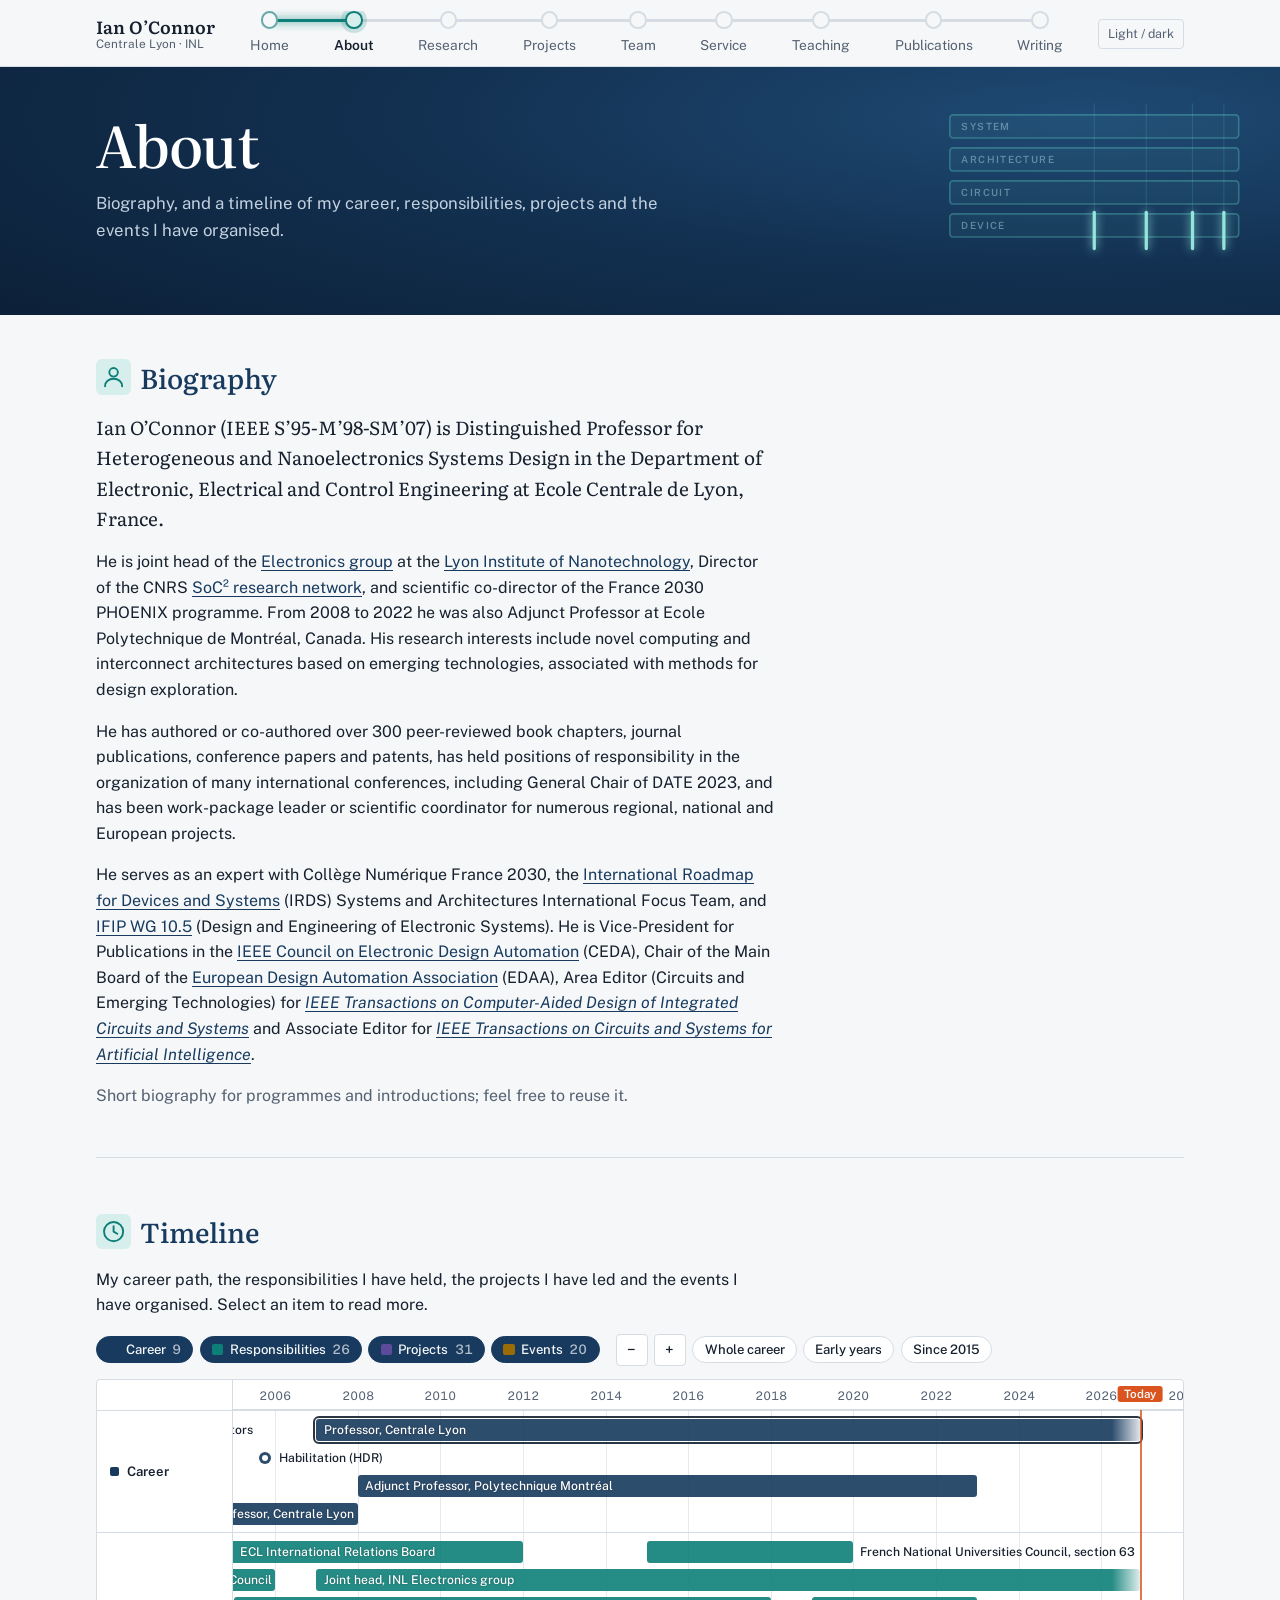
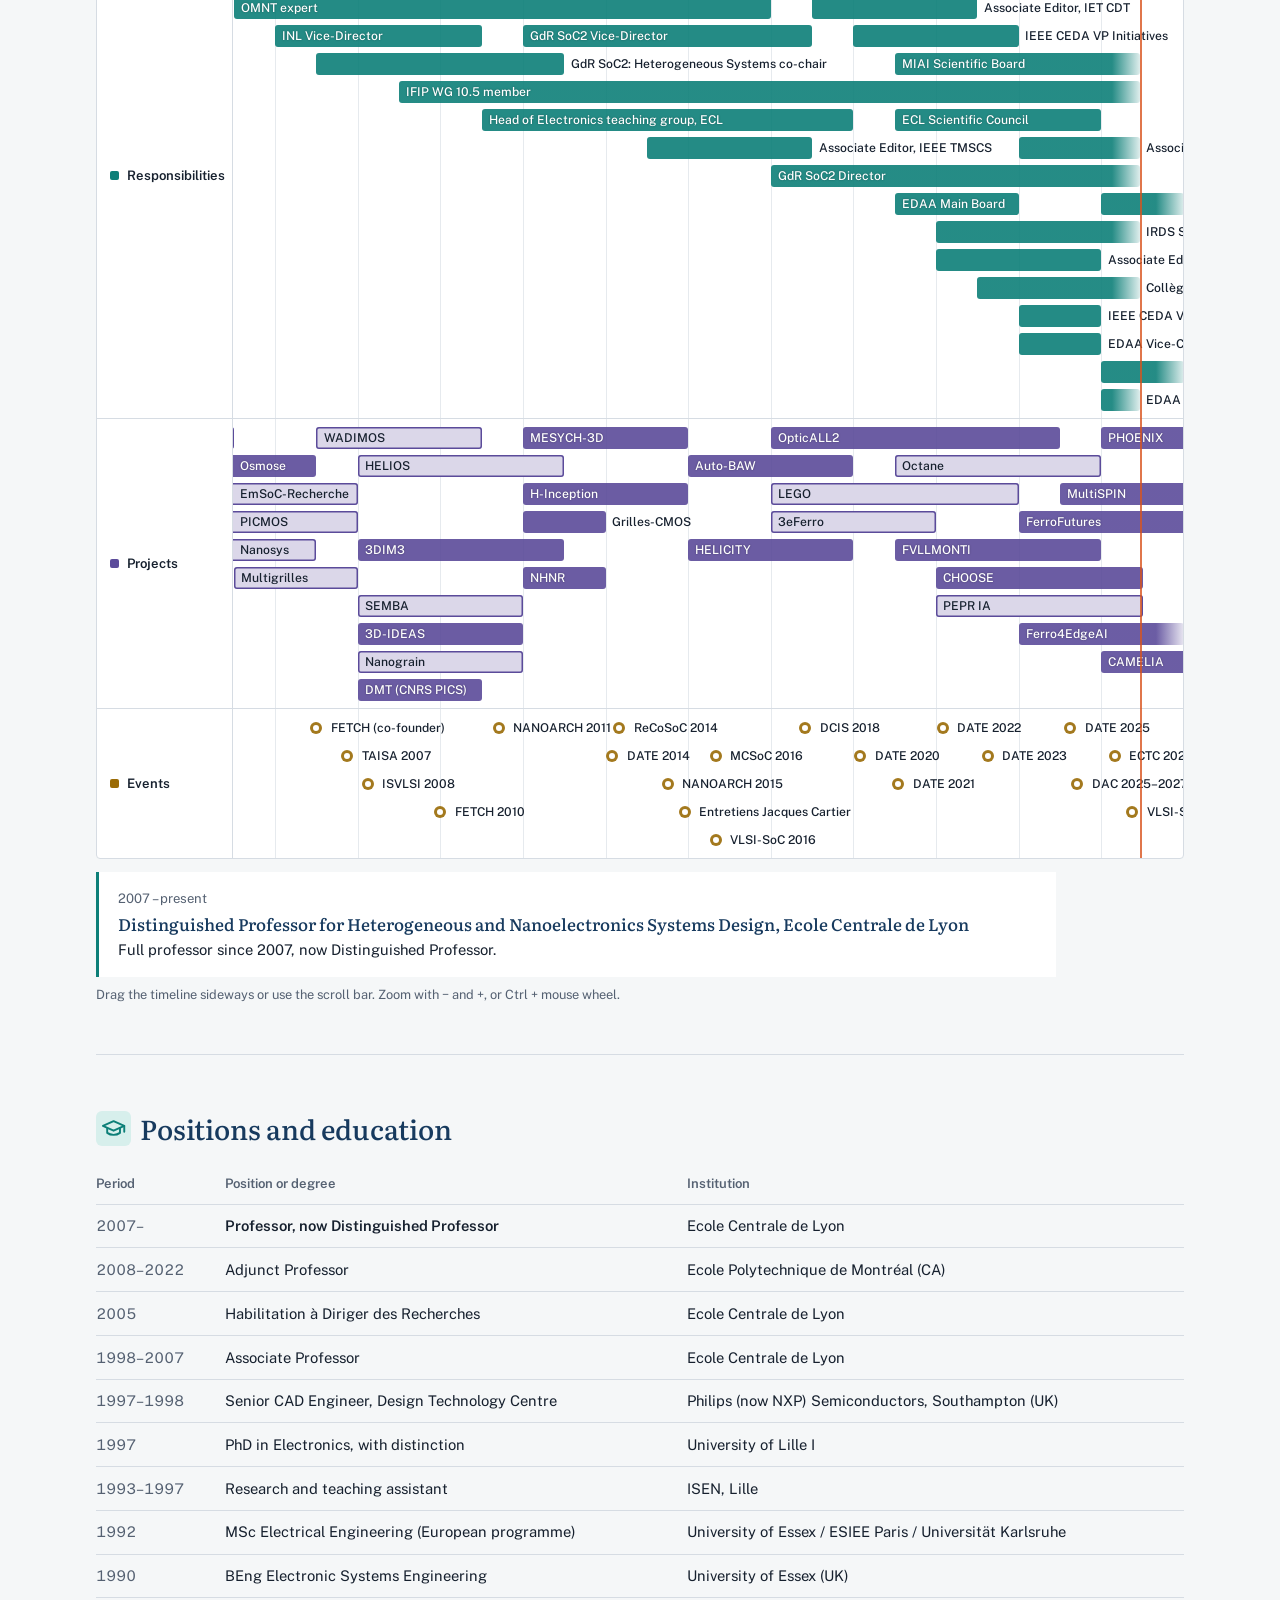
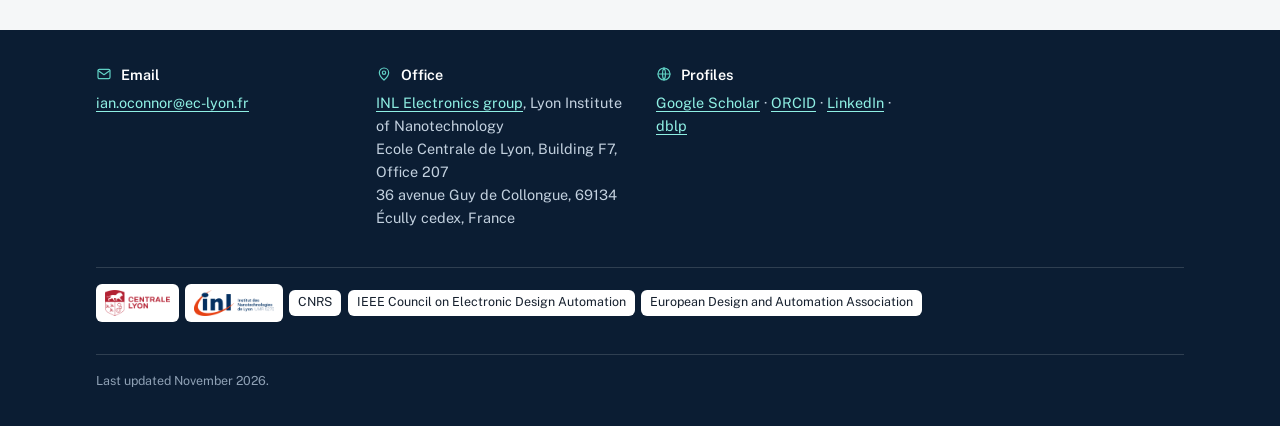
==== commit dc91078b: "Add files via upload" ====
--- a/about.html
+++ b/about.html
@@ -11,7 +11,7 @@
 <link rel="preconnect" href="https://fonts.googleapis.com">
 <link rel="preconnect" href="https://fonts.gstatic.com" crossorigin>
 <link href="https://fonts.googleapis.com/css2?family=Literata:opsz,wght@7..72,400;7..72,500;7..72,600&amp;family=Public+Sans:wght@400;500;600&amp;display=swap" rel="stylesheet">
-<link rel="stylesheet" href="assets/style.css?v=202611151808">
+<link rel="stylesheet" href="assets/style.css?v=202611151820">
 </head>
 <body>
 <a class="skip" href="#main">Skip to content</a>
@@ -27,13 +27,7 @@
 </header>
 <main id="main" class="wrap">
 
-<header class="hero-band pagehead-band"><svg class="hero-guide" viewBox="0 0 1600 300" preserveAspectRatio="xMaxYMax slice" aria-hidden="true">
-    <defs><linearGradient id="pulse2" x1="0" x2="1"><stop offset="0" stop-color="#5fd0c4" stop-opacity="0"/><stop offset=".5" stop-color="#9ff5ea" stop-opacity="1"/><stop offset="1" stop-color="#5fd0c4" stop-opacity="0"/></linearGradient>
-    <filter id="glow2" x="-50%" y="-200%" width="200%" height="500%"><feGaussianBlur stdDeviation="3"/></filter></defs>
-    <path class="g-bus" d="M-400 286 H1620"/>
-    <circle class="g-ring" cx="1300" cy="254" r="26"/><circle class="g-ring lit" cx="1380" cy="254" r="26"/><circle class="g-ring" cx="1460" cy="254" r="26"/>
-    <rect class="g-pulse" x="-700" y="282" width="300" height="8" rx="4" fill="url(#pulse2)" filter="url(#glow2)"/>
-  </svg><div class="pagehead">
+<header class="hero-band pagehead-band"><svg class="hero-guide g-stack" viewBox="0 0 1600 300" preserveAspectRatio="xMaxYMax slice" aria-hidden="true"><g transform="translate(1200,58)"><rect class="lay" x="0" y="0" width="350" height="28" rx="4"/><text class="lbl" x="14" y="18">SYSTEM</text><rect class="lay" x="0" y="40" width="350" height="28" rx="4"/><text class="lbl" x="14" y="58">ARCHITECTURE</text><rect class="lay" x="0" y="80" width="350" height="28" rx="4"/><text class="lbl" x="14" y="98">CIRCUIT</text><rect class="lay" x="0" y="120" width="350" height="28" rx="4"/><text class="lbl" x="14" y="138">DEVICE</text><g class="ln thin"><path d="M175 162V-14"/><path d="M238 162V-14"/><path d="M294 162V-14"/><path d="M332 162V-14"/></g><path class="via d0" d="M175 162V-14"/><path class="via d1" d="M238 162V-14"/><path class="via d2" d="M294 162V-14"/><path class="via d3" d="M332 162V-14"/></g></svg><div class="pagehead">
   <h1>About</h1>
   <p>Biography, and a timeline of my career, responsibilities, projects and the events I have organised.</p>
 </div></header>
@@ -81,9 +75,9 @@
     <p class="small">Last updated November 2026.</p>
   </div>
 </footer>
-<script src="assets/site.js?v=202611151808"></script>
-<script src="assets/timeline.js?v=202611151808"></script>
-<script src="assets/timeline-data.js?v=202611151808"></script>
+<script src="assets/site.js?v=202611151820"></script>
+<script src="assets/timeline.js?v=202611151820"></script>
+<script src="assets/timeline-data.js?v=202611151820"></script>
 <script>
 IOCTimeline(document.getElementById("tl-career"),{
   lanes:[{id:"career",label:"Career",color:"--lane-career"},{id:"resp",label:"Responsibilities",color:"--lane-resp"},
--- a/assets/style.css
+++ b/assets/style.css
@@ -394,3 +394,41 @@
 .foot a{color:#8ff0e4}
 .foot .small{border-top-color:rgba(255,255,255,.15);color:#8fa1b5}
 .foot .logos a{border-color:transparent}
+
+/* ===================== cross-stack motif ===================== */
+.lay{fill:rgba(95,208,196,.05);stroke:#5fd0c4;stroke-opacity:.35;stroke-width:2}
+.lbl{fill:#8fb7c9;font:600 12px var(--sans);letter-spacing:.14em;opacity:.6}
+.ln{fill:none;stroke:#5fd0c4;stroke-opacity:.3;stroke-width:3}
+.ln.thin{stroke-width:1.5;stroke-opacity:.16}
+.via{stroke:#9ff5ea;stroke-width:4;stroke-linecap:round;stroke-dasharray:44 420;filter:drop-shadow(0 0 6px #9ff5ea);animation:up 5s linear infinite;opacity:.9}
+.via.d1{animation-delay:-1.3s}.via.d2{animation-delay:-2.6s}.via.d3{animation-delay:-3.9s}
+@keyframes up{from{stroke-dashoffset:260}to{stroke-dashoffset:-200}}
+/* crossbar */
+.xb{stroke:#5fd0c4;stroke-opacity:.25;stroke-width:2}
+.cell{fill:#5fd0c4;opacity:.15;animation:mvm 4.8s ease-in-out infinite}
+@keyframes mvm{0%,100%{opacity:.12}50%{opacity:.85;fill:#9ff5ea}}
+.col{fill:none;stroke:#ff8a5b;stroke-width:2.5;opacity:0;animation:colsum 4.8s ease-in-out infinite}
+@keyframes colsum{0%,40%,100%{opacity:0}60%{opacity:.8}}
+/* chiplet stack */
+.tile{stroke:#5fd0c4;stroke-opacity:.45;stroke-width:2}
+.t1{fill:rgba(95,208,196,.06)}.t2{fill:rgba(95,208,196,.10)}.t3{fill:rgba(95,208,196,.14)}
+.hot{fill:#ff8a5b;opacity:.05;animation:heat 6s ease-in-out infinite}
+@keyframes heat{0%,100%{opacity:.05}50%{opacity:.35}}
+.tsv{stroke:#9ff5ea;stroke-width:3.5;stroke-linecap:round;stroke-dasharray:34 260;filter:drop-shadow(0 0 5px #9ff5ea);animation:up 3.6s linear infinite}
+@media (prefers-reduced-motion:reduce){.via,.cell,.col,.hot,.tsv{animation:none}.via,.tsv{display:none}}
+/* research theme bands */
+.theme{display:block}
+.theme-band{position:relative;overflow:hidden;border-radius:10px;min-height:9.5rem;margin:0 0 1.4rem;padding:1.6rem 1.6rem;display:flex;align-items:flex-end;
+  background:radial-gradient(120% 160% at 85% 20%,#1f4a74 0%,#123050 45%,#0b1d33 100%)}
+.theme-band h2{position:relative;z-index:1;color:#fff;margin:0;max-width:22ch;font-size:1.6rem}
+.band-art{position:absolute;inset:0;width:100%;height:100%;z-index:0;pointer-events:none}
+.theme + .theme{padding-top:3rem}
+@media (max-width:760px){
+  .g-stack{display:none}
+  .band-art{opacity:.45}
+  .theme-band h2{font-size:1.3rem}
+}
+
+.pagehead-band .pagehead p{max-width:58ch}
+.hero-band .hero > div:first-child{max-width:44rem}
+.theme .band-art{width:100%;height:100%;position:absolute;inset:0}
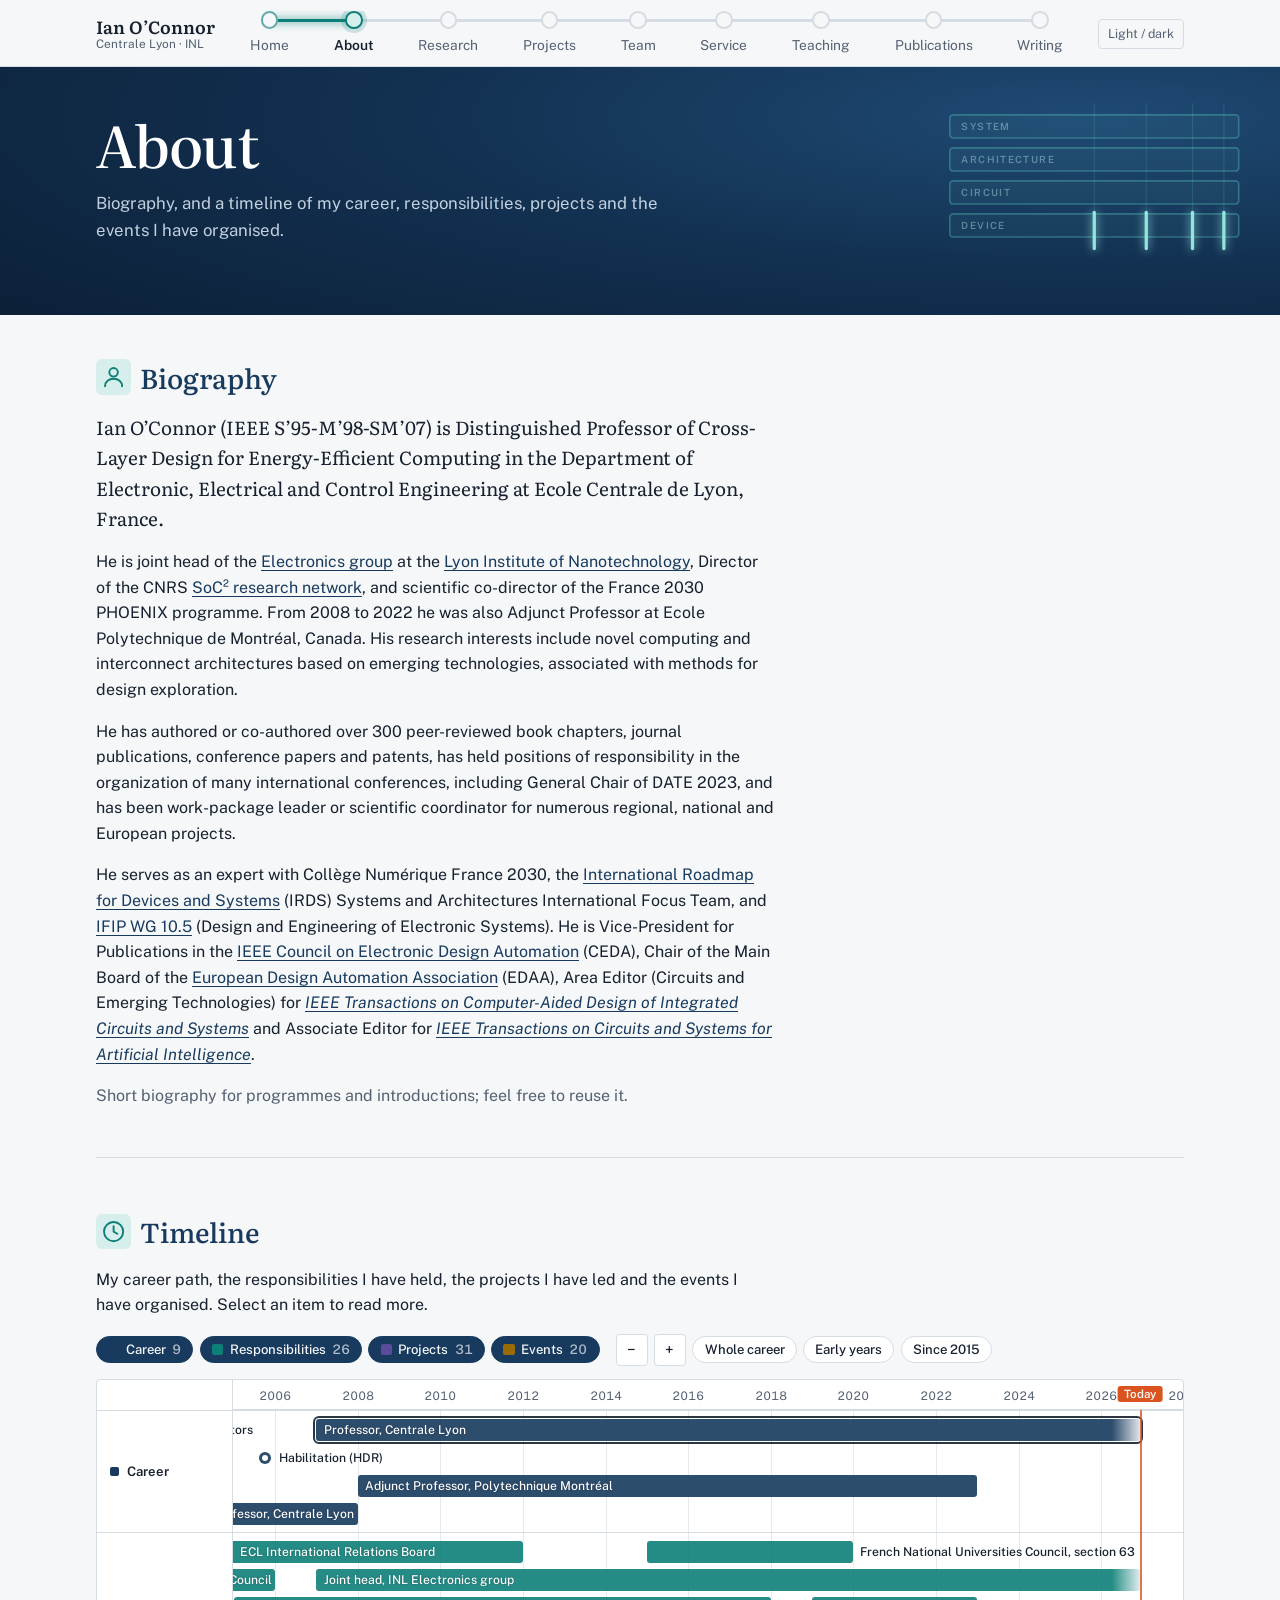
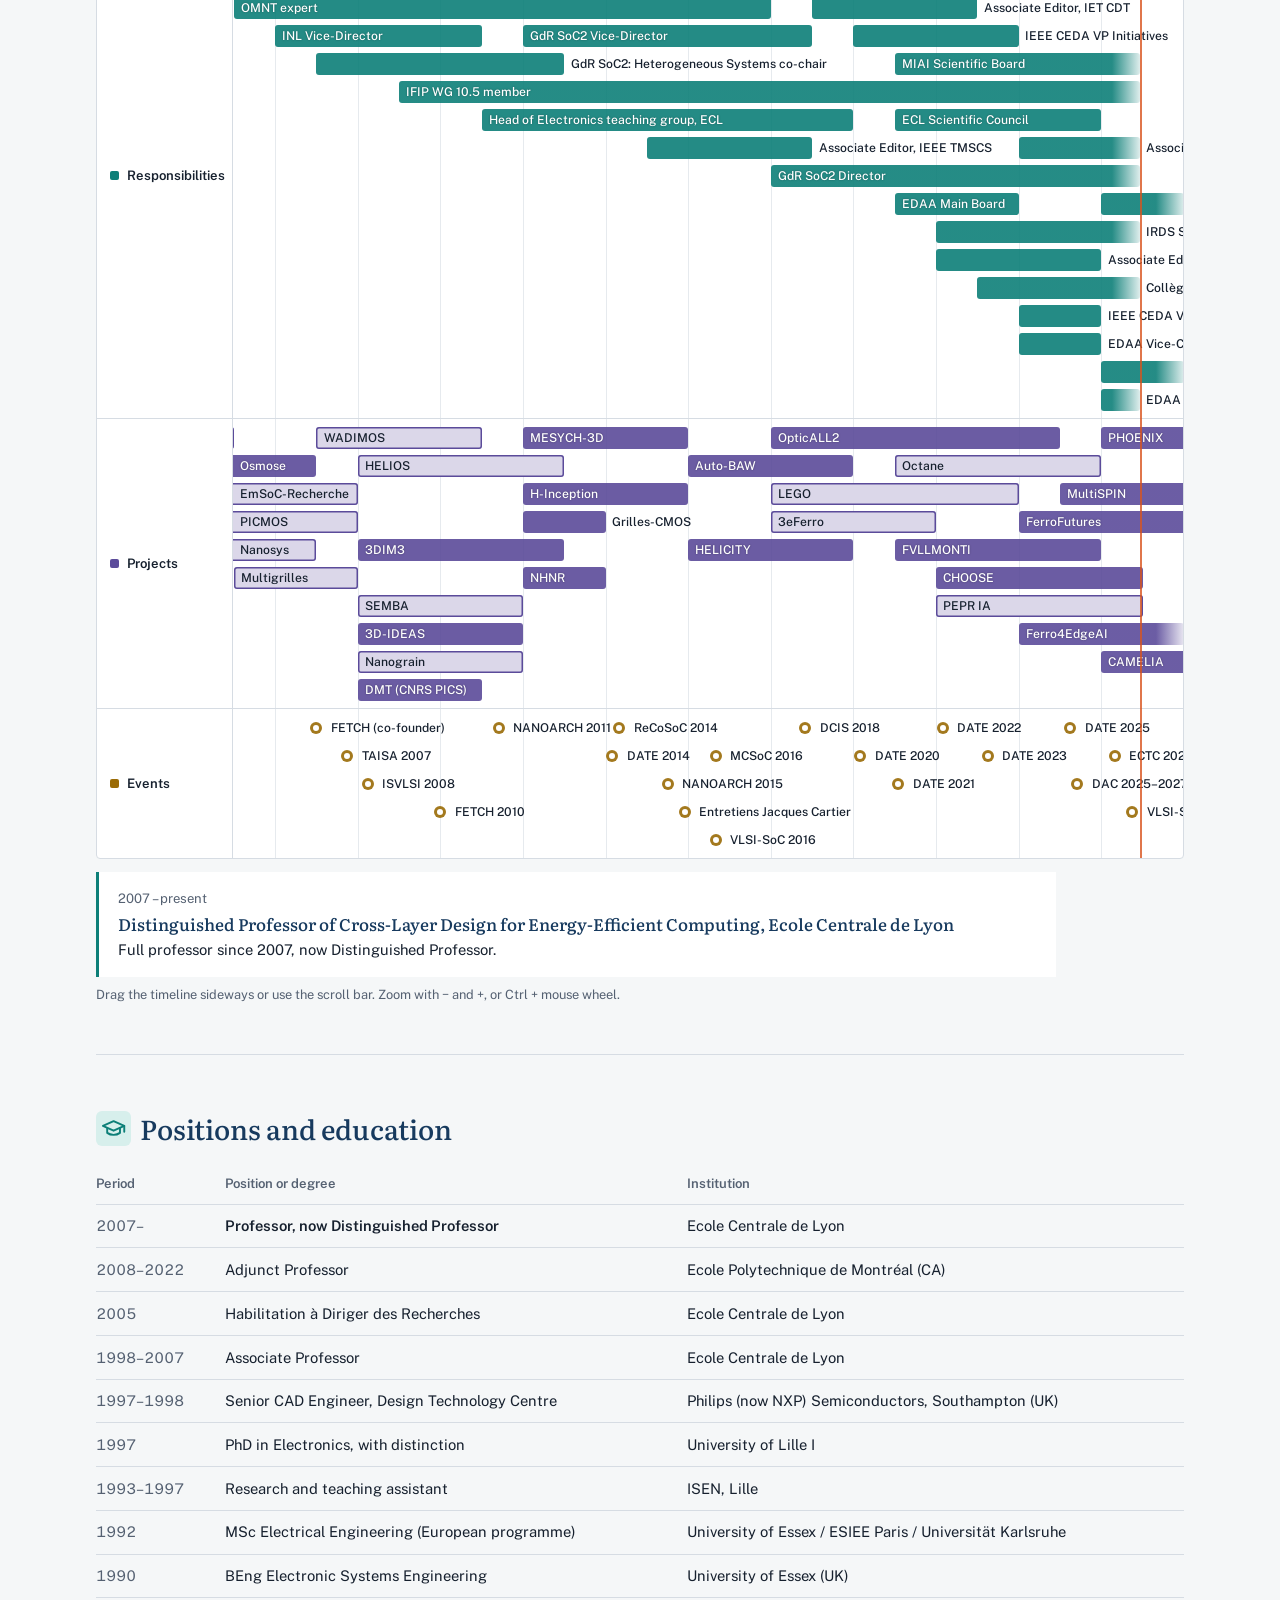
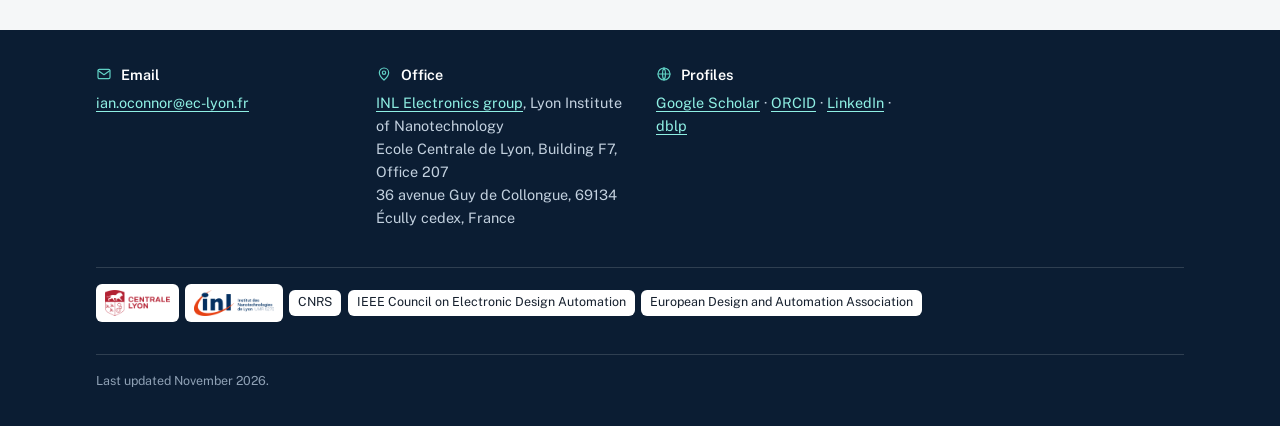
==== commit 9f010fe0: "Add files via upload" ====
--- a/about.html
+++ b/about.html
@@ -11,7 +11,7 @@
 <link rel="preconnect" href="https://fonts.googleapis.com">
 <link rel="preconnect" href="https://fonts.gstatic.com" crossorigin>
 <link href="https://fonts.googleapis.com/css2?family=Literata:opsz,wght@7..72,400;7..72,500;7..72,600&amp;family=Public+Sans:wght@400;500;600&amp;display=swap" rel="stylesheet">
-<link rel="stylesheet" href="assets/style.css?v=202611151820">
+<link rel="stylesheet" href="assets/style.css?v=202611152009">
 </head>
 <body>
 <a class="skip" href="#main">Skip to content</a>
@@ -27,14 +27,14 @@
 </header>
 <main id="main" class="wrap">
 
-<header class="hero-band pagehead-band"><svg class="hero-guide g-stack" viewBox="0 0 1600 300" preserveAspectRatio="xMaxYMax slice" aria-hidden="true"><g transform="translate(1200,58)"><rect class="lay" x="0" y="0" width="350" height="28" rx="4"/><text class="lbl" x="14" y="18">SYSTEM</text><rect class="lay" x="0" y="40" width="350" height="28" rx="4"/><text class="lbl" x="14" y="58">ARCHITECTURE</text><rect class="lay" x="0" y="80" width="350" height="28" rx="4"/><text class="lbl" x="14" y="98">CIRCUIT</text><rect class="lay" x="0" y="120" width="350" height="28" rx="4"/><text class="lbl" x="14" y="138">DEVICE</text><g class="ln thin"><path d="M175 162V-14"/><path d="M238 162V-14"/><path d="M294 162V-14"/><path d="M332 162V-14"/></g><path class="via d0" d="M175 162V-14"/><path class="via d1" d="M238 162V-14"/><path class="via d2" d="M294 162V-14"/><path class="via d3" d="M332 162V-14"/></g></svg><div class="pagehead">
+<header class="hero-band pagehead-band"><svg class="hero-guide g-stack" viewBox="0 0 1600 300" preserveAspectRatio="xMaxYMax slice" aria-hidden="true"><g transform="translate(1200,58)"><rect class="lay" x="0" y="0" width="350" height="28" rx="4"/><text class="lbl" x="14" y="18">SYSTEM</text><rect class="lay" x="0" y="40" width="350" height="28" rx="4"/><text class="lbl" x="14" y="58">ARCHITECTURE</text><rect class="lay" x="0" y="80" width="350" height="28" rx="4"/><text class="lbl" x="14" y="98">CIRCUIT</text><rect class="lay" x="0" y="120" width="350" height="28" rx="4"/><text class="lbl" x="14" y="138">DEVICE</text><g class="ln thin"><path d="M175 162V-14"/><path d="M238 162V-14"/><path d="M294 162V-14"/><path d="M332 162V-14"/></g><path class="via d0" d="M175 162V-14"/><path class="via d1 down" d="M238 162V-14"/><path class="via d2" d="M294 162V-14"/><path class="via d3 down" d="M332 162V-14"/></g></svg><div class="pagehead">
   <h1>About</h1>
   <p>Biography, and a timeline of my career, responsibilities, projects and the events I have organised.</p>
 </div></header>
 
 <section aria-labelledby="h-bio">
   <h2 id="h-bio" class="ih"><svg class="ic" viewBox="0 0 24 24" fill="none" stroke="currentColor" stroke-width="1.8" stroke-linecap="round" stroke-linejoin="round" aria-hidden="true"><circle cx="12" cy="8" r="4"/><path d="M4 21c0-4.4 3.6-7 8-7s8 2.6 8 7"/></svg>Biography</h2>
-  <p class="lede">Ian O’Connor (IEEE S’95-M’98-SM’07) is Distinguished Professor for Heterogeneous and Nanoelectronics Systems Design in the Department of Electronic, Electrical and Control Engineering at Ecole Centrale de Lyon, France.</p>
+  <p class="lede">Ian O’Connor (IEEE S’95-M’98-SM’07) is Distinguished Professor of Cross-Layer Design for Energy-Efficient Computing in the Department of Electronic, Electrical and Control Engineering at Ecole Centrale de Lyon, France.</p>
   <p>He is joint head of the <a href="https://inl.cnrs.fr/en/electronic-group/">Electronics group</a> at the <a href="https://inl.cnrs.fr/en/">Lyon Institute of Nanotechnology</a>, Director of the CNRS <a href="https://gdrsoc2.unistra.fr/">SoC² research network</a>, and scientific co-director of the France 2030 PHOENIX programme. From 2008 to 2022 he was also Adjunct Professor at Ecole Polytechnique de Montréal, Canada. His research interests include novel computing and interconnect architectures based on emerging technologies, associated with methods for design exploration.</p>
   <p>He has authored or co-authored over 300 peer-reviewed book chapters, journal publications, conference papers and patents, has held positions of responsibility in the organization of many international conferences, including General Chair of DATE 2023, and has been work-package leader or scientific coordinator for numerous regional, national and European projects.</p>
   <p>He serves as an expert with Collège Numérique France 2030, the <a href="https://irds.ieee.org/">International Roadmap for Devices and Systems</a> (IRDS) Systems and Architectures International Focus Team, and <a href="https://cisd.di.univr.it/wg10-5/">IFIP WG 10.5</a> (Design and Engineering of Electronic Systems). He is Vice-President for Publications in the <a href="https://ieee-ceda.org/">IEEE Council on Electronic Design Automation</a> (CEDA), Chair of the Main Board of the <a href="https://www.edaa.com/">European Design Automation Association</a> (EDAA), Area Editor (Circuits and Emerging Technologies) for <a href="https://ieee-ceda.org/publication/ieee-transactions-computer-aided-design-integrated-circuits-systems-tcad"><em>IEEE Transactions on Computer-Aided Design of Integrated Circuits and Systems</em></a> and Associate Editor for <a href="https://ieee-cas.org/publication/ieee-transactions-circuits-and-systems-artificial-intelligence"><em>IEEE Transactions on Circuits and Systems for Artificial Intelligence</em></a>.</p>
@@ -75,9 +75,9 @@
     <p class="small">Last updated November 2026.</p>
   </div>
 </footer>
-<script src="assets/site.js?v=202611151820"></script>
-<script src="assets/timeline.js?v=202611151820"></script>
-<script src="assets/timeline-data.js?v=202611151820"></script>
+<script src="assets/site.js?v=202611152009"></script>
+<script src="assets/timeline.js?v=202611152009"></script>
+<script src="assets/timeline-data.js?v=202611152009"></script>
 <script>
 IOCTimeline(document.getElementById("tl-career"),{
   lanes:[{id:"career",label:"Career",color:"--lane-career"},{id:"resp",label:"Responsibilities",color:"--lane-resp"},
--- a/assets/style.css
+++ b/assets/style.css
@@ -432,3 +432,6 @@
 .pagehead-band .pagehead p{max-width:58ch}
 .hero-band .hero > div:first-child{max-width:44rem}
 .theme .band-art{width:100%;height:100%;position:absolute;inset:0}
+/* co-optimization runs both ways: bottom-up and top-down */
+.via.down{animation-name:down}
+@keyframes down{from{stroke-dashoffset:-200}to{stroke-dashoffset:260}}
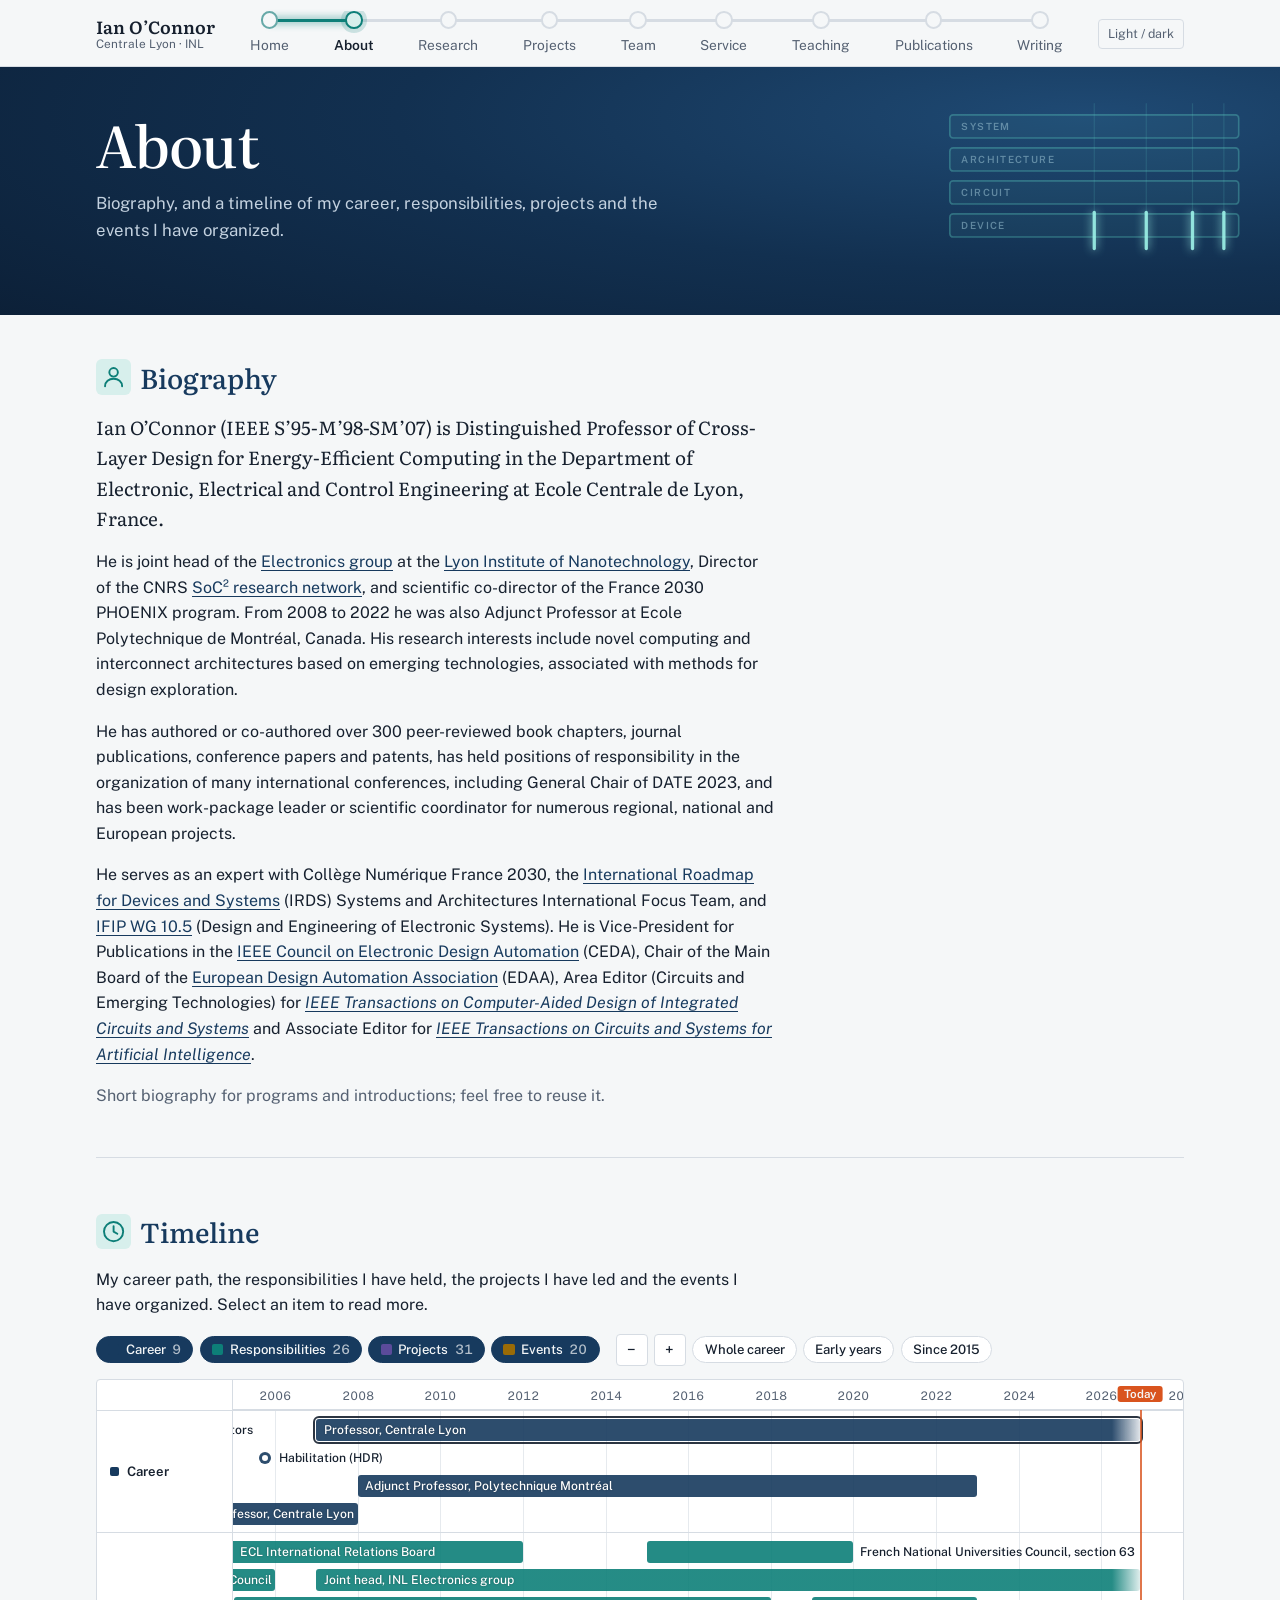
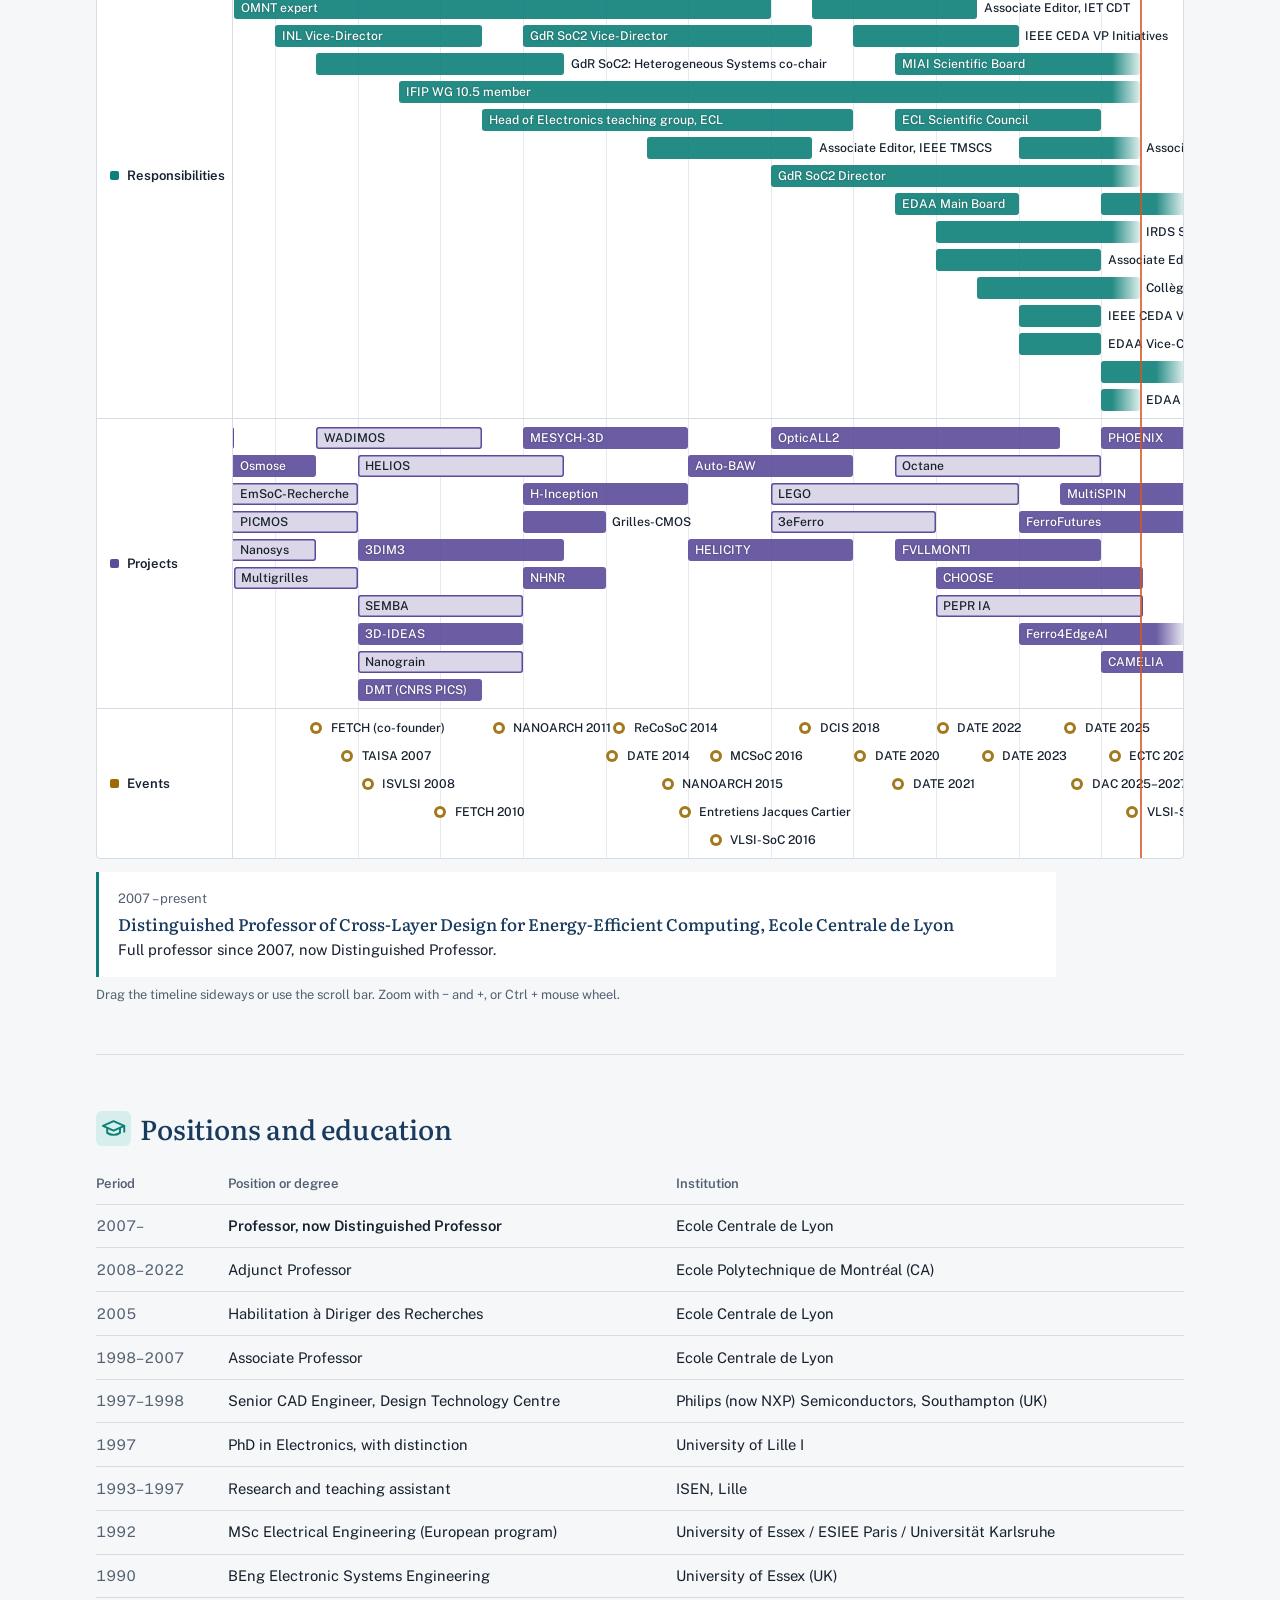
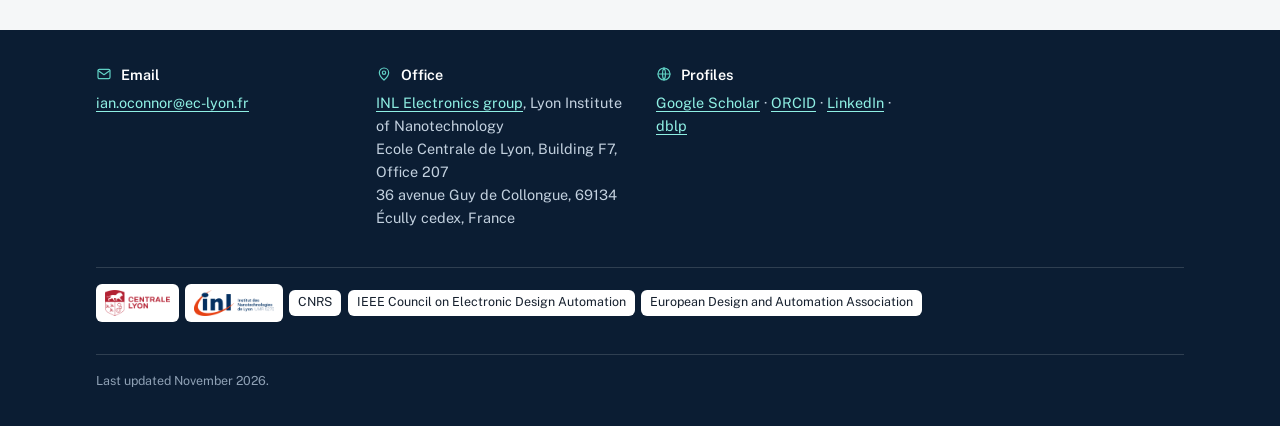
==== commit 26b403c3: "Add files via upload" ====
--- a/about.html
+++ b/about.html
@@ -4,14 +4,23 @@
 <meta charset="utf-8">
 <meta name="viewport" content="width=device-width, initial-scale=1, viewport-fit=cover">
 <title>Ian O’Connor — About</title>
-<meta name="description" content="Biography and career timeline of Ian O’Connor: positions, responsibilities, projects and organised events since 1990.">
+<meta name="description" content="Biography and career timeline of Ian O’Connor: positions, responsibilities, projects and organized events since 1990.">
 <meta property="og:title" content="Ian O’Connor — About">
-<meta property="og:description" content="Biography and career timeline of Ian O’Connor: positions, responsibilities, projects and organised events since 1990.">
-<link rel="icon" href="data:image/svg+xml,%3Csvg xmlns='http://www.w3.org/2000/svg' viewBox='0 0 32 32'%3E%3Crect width='32' height='32' rx='6' fill='%23173a5e'/%3E%3Ccircle cx='16' cy='13' r='6.5' fill='none' stroke='%237fd8cf' stroke-width='2.4'/%3E%3Cpath d='M3 24h26' stroke='%237fd8cf' stroke-width='2.4'/%3E%3C/svg%3E">
+<meta property="og:description" content="Biography and career timeline of Ian O’Connor: positions, responsibilities, projects and organized events since 1990.">
+<link rel="canonical" href="https://ioconnor930.github.io/about.html">
+<meta property="og:url" content="https://ioconnor930.github.io/about.html">
+<meta property="og:image" content="https://ioconnor930.github.io/assets/photo.jpg">
+<meta name="twitter:card" content="summary">
+<meta name="author" content="Ian O’Connor">
+
+
+<link rel="icon" type="image/svg+xml" href="assets/favicon.svg?v=202611160911">
+<link rel="icon" type="image/png" sizes="32x32" href="assets/favicon-32.png?v=202611160911">
+<link rel="apple-touch-icon" href="assets/apple-touch-icon.png?v=202611160911">
 <link rel="preconnect" href="https://fonts.googleapis.com">
 <link rel="preconnect" href="https://fonts.gstatic.com" crossorigin>
 <link href="https://fonts.googleapis.com/css2?family=Literata:opsz,wght@7..72,400;7..72,500;7..72,600&amp;family=Public+Sans:wght@400;500;600&amp;display=swap" rel="stylesheet">
-<link rel="stylesheet" href="assets/style.css?v=202611152009">
+<link rel="stylesheet" href="assets/style.css?v=202611160911">
 </head>
 <body>
 <a class="skip" href="#main">Skip to content</a>
@@ -22,28 +31,28 @@
       <span class="bus" aria-hidden="true"></span><span class="pulse" aria-hidden="true"></span>
       <ol><li><a href="index.html"><span class="ring" aria-hidden="true"></span>Home</a></li><li><a href="about.html" aria-current="page"><span class="ring" aria-hidden="true"></span>About</a></li><li><a href="research.html"><span class="ring" aria-hidden="true"></span>Research</a></li><li><a href="projects.html"><span class="ring" aria-hidden="true"></span>Projects</a></li><li><a href="team.html"><span class="ring" aria-hidden="true"></span>Team</a></li><li><a href="service.html"><span class="ring" aria-hidden="true"></span>Service</a></li><li><a href="teaching.html"><span class="ring" aria-hidden="true"></span>Teaching</a></li><li><a href="publications.html"><span class="ring" aria-hidden="true"></span>Publications</a></li><li><a href="writing.html"><span class="ring" aria-hidden="true"></span>Writing</a></li></ol>
     </nav>
-    <button type="button" class="themebtn" aria-label="Switch between light and dark colours">Light / dark</button>
+    <button type="button" class="themebtn" aria-label="Switch between light and dark colors">Light / dark</button>
   </div>
 </header>
 <main id="main" class="wrap">
 
 <header class="hero-band pagehead-band"><svg class="hero-guide g-stack" viewBox="0 0 1600 300" preserveAspectRatio="xMaxYMax slice" aria-hidden="true"><g transform="translate(1200,58)"><rect class="lay" x="0" y="0" width="350" height="28" rx="4"/><text class="lbl" x="14" y="18">SYSTEM</text><rect class="lay" x="0" y="40" width="350" height="28" rx="4"/><text class="lbl" x="14" y="58">ARCHITECTURE</text><rect class="lay" x="0" y="80" width="350" height="28" rx="4"/><text class="lbl" x="14" y="98">CIRCUIT</text><rect class="lay" x="0" y="120" width="350" height="28" rx="4"/><text class="lbl" x="14" y="138">DEVICE</text><g class="ln thin"><path d="M175 162V-14"/><path d="M238 162V-14"/><path d="M294 162V-14"/><path d="M332 162V-14"/></g><path class="via d0" d="M175 162V-14"/><path class="via d1 down" d="M238 162V-14"/><path class="via d2" d="M294 162V-14"/><path class="via d3 down" d="M332 162V-14"/></g></svg><div class="pagehead">
   <h1>About</h1>
-  <p>Biography, and a timeline of my career, responsibilities, projects and the events I have organised.</p>
+  <p>Biography, and a timeline of my career, responsibilities, projects and the events I have organized.</p>
 </div></header>
 
 <section aria-labelledby="h-bio">
   <h2 id="h-bio" class="ih"><svg class="ic" viewBox="0 0 24 24" fill="none" stroke="currentColor" stroke-width="1.8" stroke-linecap="round" stroke-linejoin="round" aria-hidden="true"><circle cx="12" cy="8" r="4"/><path d="M4 21c0-4.4 3.6-7 8-7s8 2.6 8 7"/></svg>Biography</h2>
   <p class="lede">Ian O’Connor (IEEE S’95-M’98-SM’07) is Distinguished Professor of Cross-Layer Design for Energy-Efficient Computing in the Department of Electronic, Electrical and Control Engineering at Ecole Centrale de Lyon, France.</p>
-  <p>He is joint head of the <a href="https://inl.cnrs.fr/en/electronic-group/">Electronics group</a> at the <a href="https://inl.cnrs.fr/en/">Lyon Institute of Nanotechnology</a>, Director of the CNRS <a href="https://gdrsoc2.unistra.fr/">SoC² research network</a>, and scientific co-director of the France 2030 PHOENIX programme. From 2008 to 2022 he was also Adjunct Professor at Ecole Polytechnique de Montréal, Canada. His research interests include novel computing and interconnect architectures based on emerging technologies, associated with methods for design exploration.</p>
+  <p>He is joint head of the <a href="https://inl.cnrs.fr/en/electronic-group/">Electronics group</a> at the <a href="https://inl.cnrs.fr/en/">Lyon Institute of Nanotechnology</a>, Director of the CNRS <a href="https://gdrsoc2.unistra.fr/">SoC² research network</a>, and scientific co-director of the France 2030 PHOENIX program. From 2008 to 2022 he was also Adjunct Professor at Ecole Polytechnique de Montréal, Canada. His research interests include novel computing and interconnect architectures based on emerging technologies, associated with methods for design exploration.</p>
   <p>He has authored or co-authored over 300 peer-reviewed book chapters, journal publications, conference papers and patents, has held positions of responsibility in the organization of many international conferences, including General Chair of DATE 2023, and has been work-package leader or scientific coordinator for numerous regional, national and European projects.</p>
   <p>He serves as an expert with Collège Numérique France 2030, the <a href="https://irds.ieee.org/">International Roadmap for Devices and Systems</a> (IRDS) Systems and Architectures International Focus Team, and <a href="https://cisd.di.univr.it/wg10-5/">IFIP WG 10.5</a> (Design and Engineering of Electronic Systems). He is Vice-President for Publications in the <a href="https://ieee-ceda.org/">IEEE Council on Electronic Design Automation</a> (CEDA), Chair of the Main Board of the <a href="https://www.edaa.com/">European Design Automation Association</a> (EDAA), Area Editor (Circuits and Emerging Technologies) for <a href="https://ieee-ceda.org/publication/ieee-transactions-computer-aided-design-integrated-circuits-systems-tcad"><em>IEEE Transactions on Computer-Aided Design of Integrated Circuits and Systems</em></a> and Associate Editor for <a href="https://ieee-cas.org/publication/ieee-transactions-circuits-and-systems-artificial-intelligence"><em>IEEE Transactions on Circuits and Systems for Artificial Intelligence</em></a>.</p>
-  <p class="muted">Short biography for programmes and introductions; feel free to reuse it.</p>
+  <p class="muted">Short biography for programs and introductions; feel free to reuse it.</p>
 </section>
 
 <section aria-labelledby="h-tl">
   <h2 id="h-tl" class="ih"><svg class="ic" viewBox="0 0 24 24" fill="none" stroke="currentColor" stroke-width="1.8" stroke-linecap="round" stroke-linejoin="round" aria-hidden="true"><circle cx="12" cy="12" r="9"/><path d="M12 7v5l3.5 2"/></svg>Timeline</h2>
-  <p>My career path, the responsibilities I have held, the projects I have led and the events I have organised. Select an item to read more.</p>
+  <p>My career path, the responsibilities I have held, the projects I have led and the events I have organized. Select an item to read more.</p>
   <div id="tl-career"></div>
 </section>
 
@@ -59,7 +68,7 @@
       <tr><td class="when">1997–1998</td><td>Senior CAD Engineer, Design Technology Centre</td><td>Philips (now NXP) Semiconductors, Southampton (UK)</td></tr>
       <tr><td class="when">1997</td><td>PhD in Electronics, with distinction</td><td>University of Lille I</td></tr>
       <tr><td class="when">1993–1997</td><td>Research and teaching assistant</td><td>ISEN, Lille</td></tr>
-      <tr><td class="when">1992</td><td>MSc Electrical Engineering (European programme)</td><td>University of Essex / ESIEE Paris / Universität Karlsruhe</td></tr>
+      <tr><td class="when">1992</td><td>MSc Electrical Engineering (European program)</td><td>University of Essex / ESIEE Paris / Universität Karlsruhe</td></tr>
       <tr><td class="when">1990</td><td>BEng Electronic Systems Engineering</td><td>University of Essex (UK)</td></tr>
     </tbody>
   </table></div>
@@ -75,9 +84,9 @@
     <p class="small">Last updated November 2026.</p>
   </div>
 </footer>
-<script src="assets/site.js?v=202611152009"></script>
-<script src="assets/timeline.js?v=202611152009"></script>
-<script src="assets/timeline-data.js?v=202611152009"></script>
+<script src="assets/site.js?v=202611160911"></script>
+<script src="assets/timeline.js?v=202611160911"></script>
+<script src="assets/timeline-data.js?v=202611160911"></script>
 <script>
 IOCTimeline(document.getElementById("tl-career"),{
   lanes:[{id:"career",label:"Career",color:"--lane-career"},{id:"resp",label:"Responsibilities",color:"--lane-resp"},
